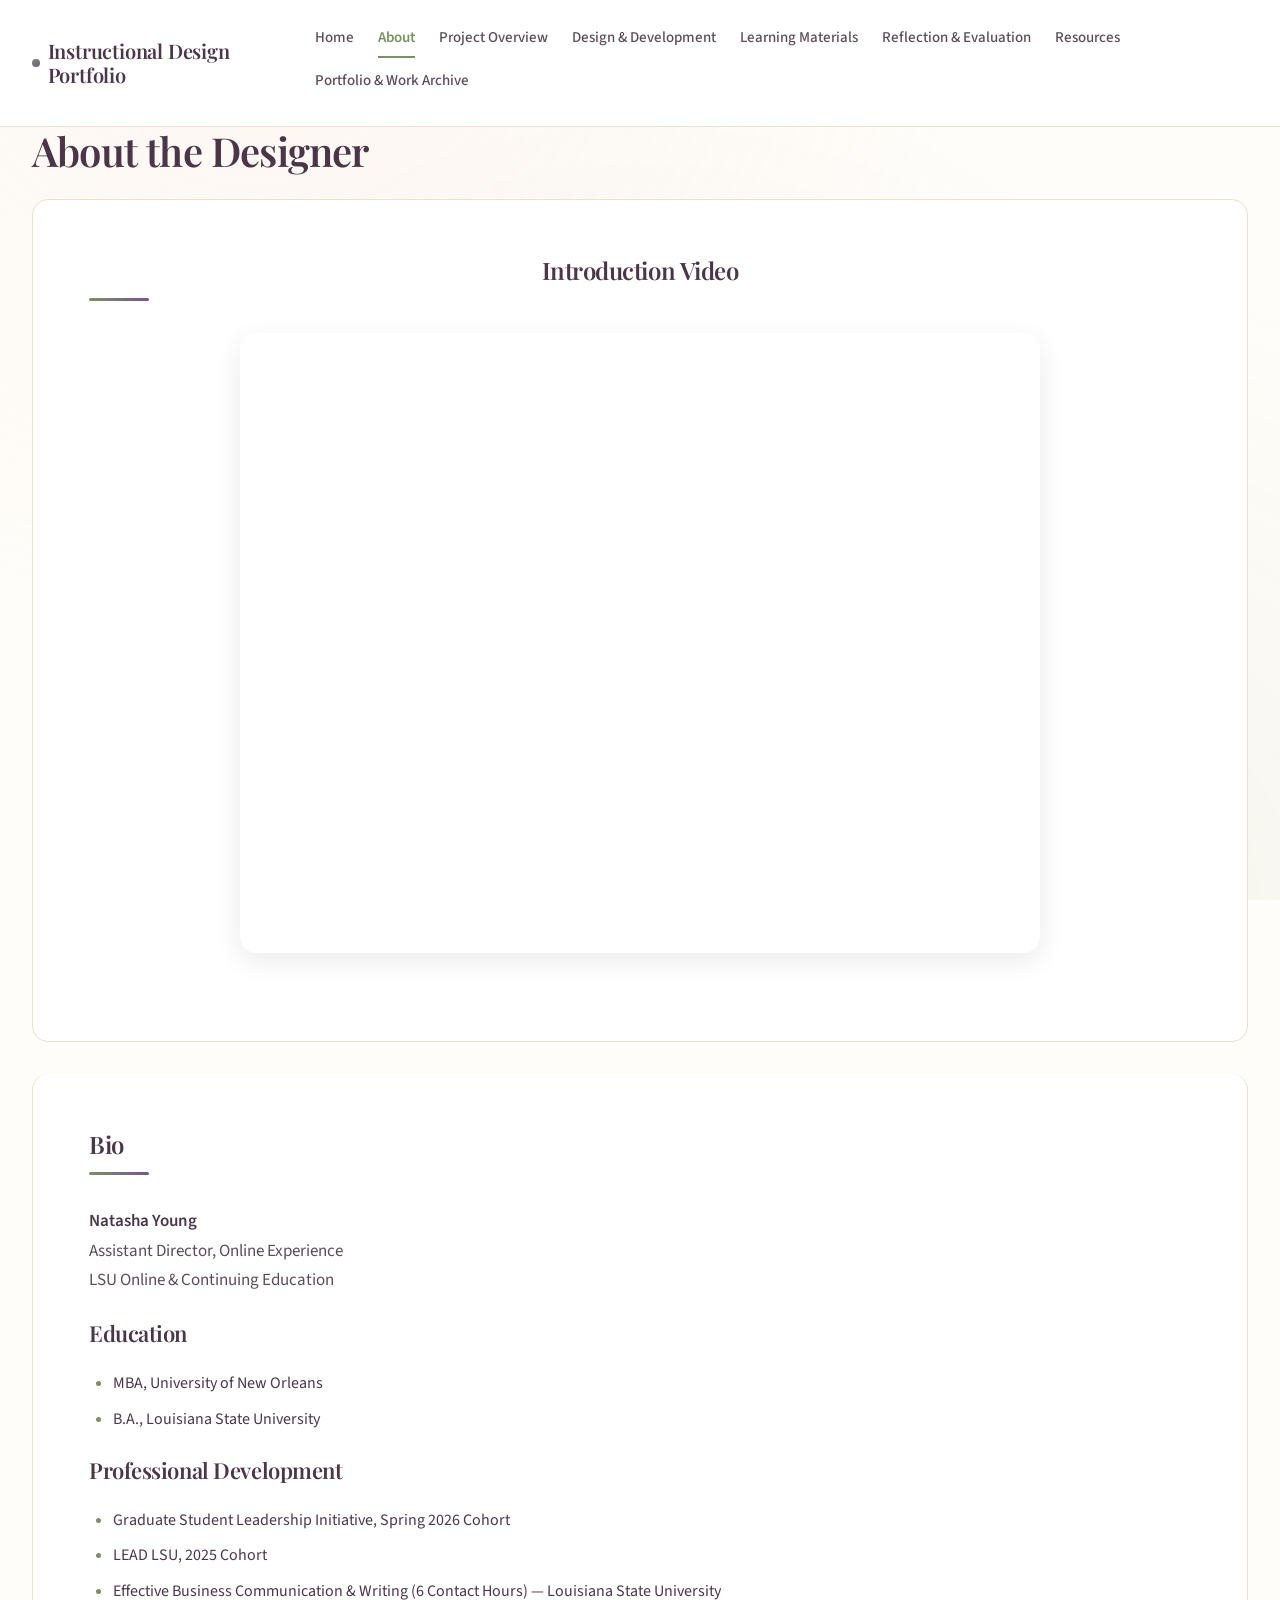
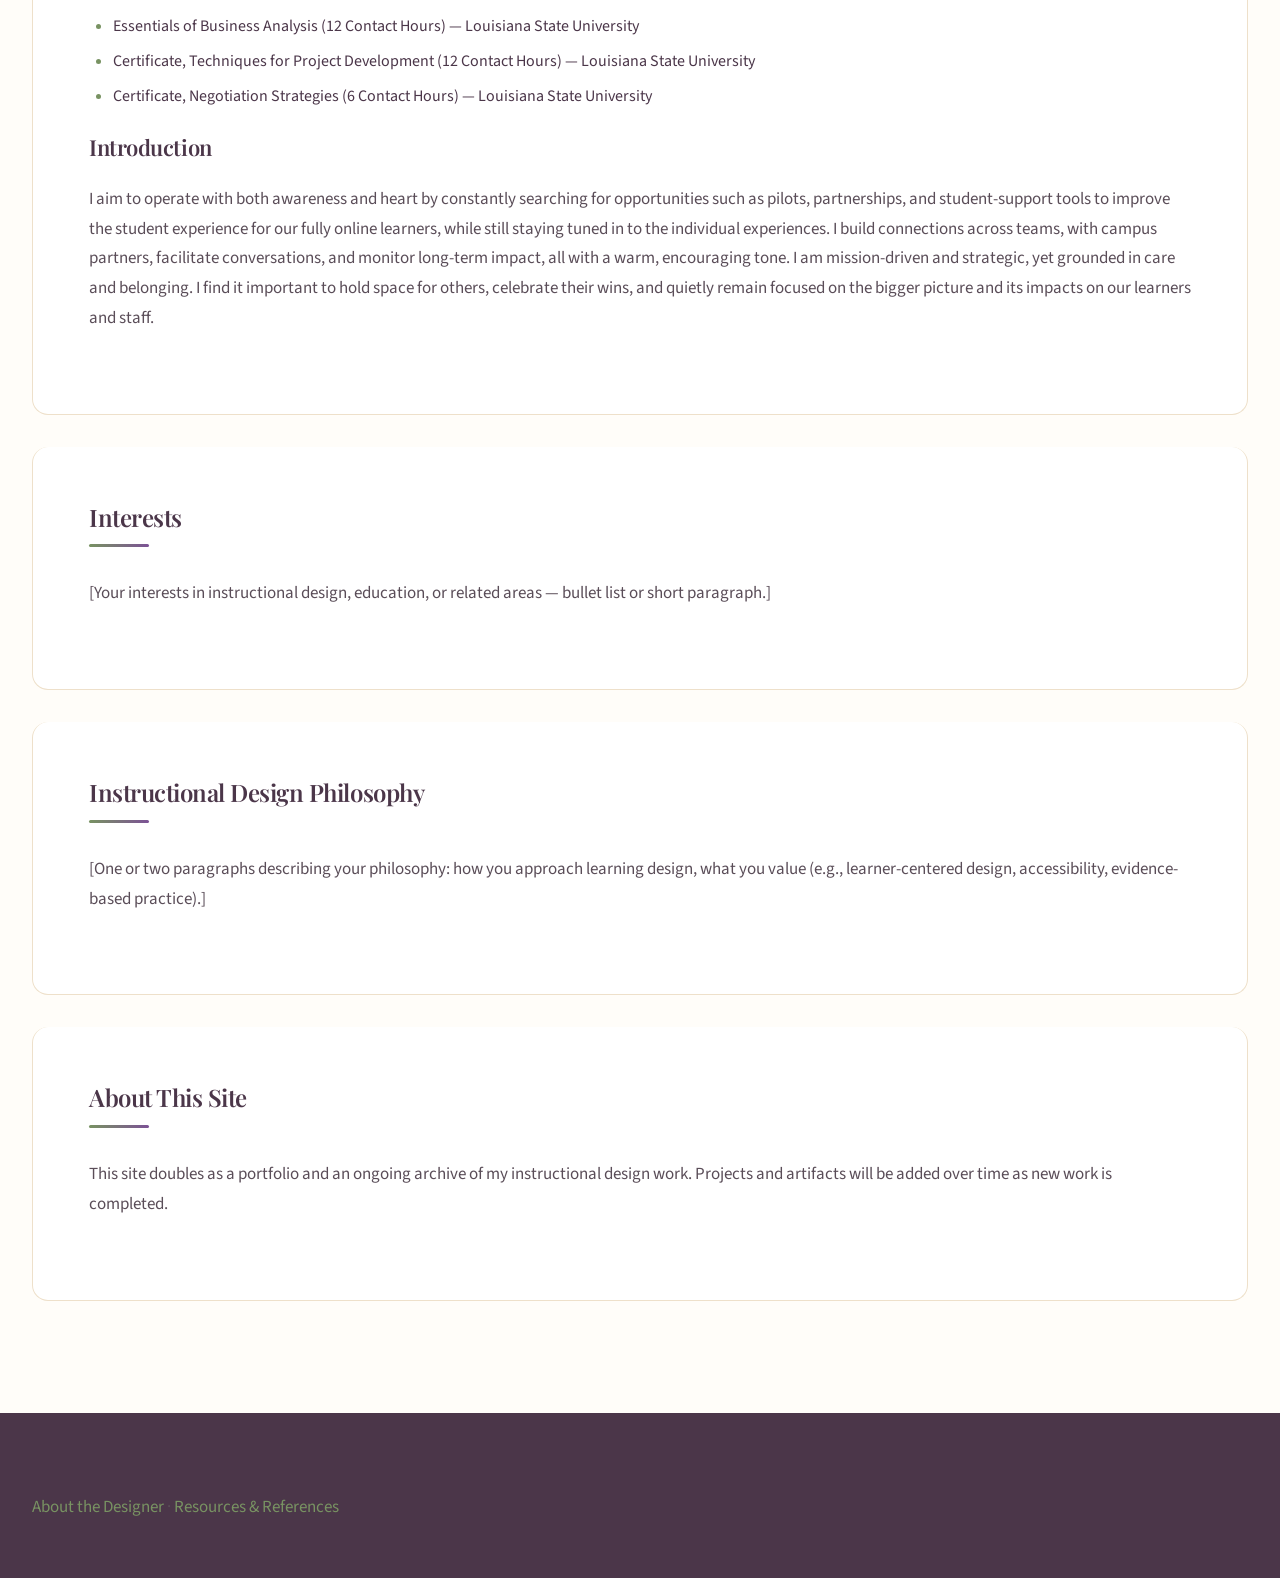
==== about.html @ 0259c606 "Add files via upload" ====
<!DOCTYPE html>
<html lang="en">
<head>
  <meta charset="UTF-8">
  <meta name="viewport" content="width=device-width, initial-scale=1.0">
  <title>About the Designer | Instructional Design Portfolio</title>
  <link rel="stylesheet" href="styles.css">
</head>
<body>
  <header class="site-header">
    <div class="container">
      <h1 class="site-title"><a href="index.html">Instructional Design Portfolio</a></h1>
      <nav aria-label="Main navigation">
        <ul>
          <li><a href="index.html">Home</a></li>
          <li><a href="about.html" class="current">About</a></li>
          <li><a href="project.html">Project Overview</a></li>
          <li><a href="design.html">Design &amp; Development</a></li>
          <li><a href="materials.html">Learning Materials</a></li>
          <li><a href="reflection.html">Reflection &amp; Evaluation</a></li>
          <li><a href="resources.html">Resources</a></li>
          <li><a href="portfolio.html">Portfolio &amp; Work Archive</a></li>
        </ul>
      </nav>
    </div>
  </header>

  <main>
    <h1>About the Designer</h1>

    <section class="video-section">
      <h2>Introduction Video</h2>
      <div class="video-container">
        <iframe width="560" height="315" src="https://www.youtube.com/embed/FK_R83vqUHw?si=XSEeUNwBSGPdakrf" title="YouTube video player" frameborder="0" allow="accelerometer; autoplay; clipboard-write; encrypted-media; gyroscope; picture-in-picture; web-share" referrerpolicy="strict-origin-when-cross-origin" allowfullscreen></iframe>
      </div>
    </section>

    <section>
      <h2>Bio</h2>
      <p><strong>Natasha Young</strong><br>
      Assistant Director, Online Experience<br>
      LSU Online &amp; Continuing Education</p>
      
      <h3>Education</h3>
      <ul>
        <li>MBA, University of New Orleans</li>
        <li>B.A., Louisiana State University</li>
      </ul>
      
      <h3>Professional Development</h3>
      <ul>
        <li>Graduate Student Leadership Initiative, Spring 2026 Cohort</li>
        <li>LEAD LSU, 2025 Cohort</li>
        <li>Effective Business Communication &amp; Writing (6 Contact Hours) — Louisiana State University</li>
        <li>Essentials of Business Analysis (12 Contact Hours) — Louisiana State University</li>
        <li>Certificate, Techniques for Project Development (12 Contact Hours) — Louisiana State University</li>
        <li>Certificate, Negotiation Strategies (6 Contact Hours) — Louisiana State University</li>
      </ul>
      
      <h3>Introduction</h3>
      <p>I aim to operate with both awareness and heart by constantly searching for opportunities such as pilots, partnerships, and student-support tools to improve the student experience for our fully online learners, while still staying tuned in to the individual experiences. I build connections across teams, with campus partners, facilitate conversations, and monitor long-term impact, all with a warm, encouraging tone. I am mission-driven and strategic, yet grounded in care and belonging. I find it important to hold space for others, celebrate their wins, and quietly remain focused on the bigger picture and its impacts on our learners and staff.</p>
    </section>

    <section>
      <h2>Interests</h2>
      <p>[Your interests in instructional design, education, or related areas — bullet list or short paragraph.]</p>
    </section>

    <section>
      <h2>Instructional Design Philosophy</h2>
      <p>[One or two paragraphs describing your philosophy: how you approach learning design, what you value (e.g., learner-centered design, accessibility, evidence-based practice).]</p>
    </section>

    <section>
      <h2>About This Site</h2>
      <p>This site doubles as a portfolio and an ongoing archive of my instructional design work. Projects and artifacts will be added over time as new work is completed.</p>
    </section>
  </main>

  <footer class="site-footer">
    <div class="container">
      <p><a href="about.html">About the Designer</a> · <a href="resources.html">Resources &amp; References</a></p>
    </div>
  </footer>
</body>
</html>
---- styles.css ----
/* ============================================
   Instructional Design Portfolio - Global Styles
   Warm, Inviting, EdTech-Inspired Theme
   Layout inspired by modern learning platforms
   ============================================ */

@import url("https://fonts.googleapis.com/css2?family=Playfair+Display:wght@400;500;600;700&family=Source+Sans+3:wght@300;400;500;600;700&display=swap");

/* --------------------------------------------
   Base reset
   -------------------------------------------- */
*,
*::before,
*::after {
  box-sizing: border-box;
}

html {
  scroll-behavior: smooth;
}

/* --------------------------------------------
   Color system - Warm Earth & Garden Palette
   Plum, Sage, Purple with warm neutrals
   -------------------------------------------- */
:root {
  /* Primary: Deep Plum */
  --color-plum: #4b3649;
  --color-plum-dark: #3a2a39;
  --color-plum-light: #6b5669;
  --color-plum-soft: #e8e0e6;
  --color-plum-pale: #f5f2f4;
  
  /* Secondary: Sage Green */
  --color-sage: #789262;
  --color-sage-dark: #5f7a4d;
  --color-sage-light: #96ab84;
  --color-sage-soft: #e8ede4;
  --color-sage-pale: #f4f7f2;
  
  /* Accent: Purple */
  --color-purple: #7c5295;
  --color-purple-dark: #634278;
  --color-purple-light: #9a74b0;
  --color-purple-soft: #ece4f1;
  --color-purple-pale: #f6f2f8;
  
  /* Warm Neutrals from Palette */
  --color-beige: #eee0ca;
  --color-blush: #efd5c9;
  --color-sand: #f1dfcc;
  --color-yellow: #fff9c4;
  --color-cream: #f6e8d4;
  
  /* Neutrals */
  --color-warm-white: #fffdf9;
  --color-taupe: #b8a99a;
  --color-warm-gray: #8a7d72;
  
  /* Deep text colors */
  --color-charcoal: #4b3649;
  --color-slate: #5a4d58;
  
  /* Backgrounds */
  --bg: var(--color-warm-white);
  --bg-subtle: var(--color-cream);
  --surface: #FFFFFF;
  --surface-warm: var(--color-beige);
  
  /* Text */
  --text: var(--color-charcoal);
  --text-muted: var(--color-slate);
  --text-light: var(--color-warm-gray);
  
  /* Primary Accent - Sage Green for links/buttons */
  --accent: var(--color-sage);
  --accent-hover: var(--color-sage-dark);
  --accent-soft: var(--color-sage-light);
  --accent-light: var(--color-sage-soft);
  
  /* Secondary warmth - Blush/Peach tones */
  --warm: var(--color-blush);
  --warm-dark: #e0c0b2;
  --warm-light: #f5e5de;
  --warm-soft: var(--color-sand);
  
  /* Tertiary accents */
  --color-accent-purple: var(--color-purple);
  --color-accent-yellow: var(--color-yellow);
  
  /* Borders */
  --border: var(--color-beige);
  --border-soft: var(--color-cream);
  
  /* Shadows - warm tinted */
  --shadow-sm: 0 1px 3px rgba(75, 54, 73, 0.06);
  --shadow-md: 0 4px 12px rgba(75, 54, 73, 0.08);
  --shadow-lg: 0 8px 24px rgba(75, 54, 73, 0.1);
  --shadow-xl: 0 16px 48px rgba(75, 54, 73, 0.12);
  --shadow-hover: 0 12px 32px rgba(120, 146, 98, 0.15);
  
  /* Typography */
  --font-heading: "Playfair Display", Georgia, serif;
  --font-body: "Source Sans 3", "Segoe UI", sans-serif;
  
  /* Spacing */
  --space-xs: 0.5rem;
  --space-sm: 1rem;
  --space-md: 1.5rem;
  --space-lg: 2rem;
  --space-xl: 2.5rem;
  --space-2xl: 3.5rem;
  --space-3xl: 5rem;
  --space-4xl: 7rem;
  
  /* Layout */
  --max-content: 65ch;
  --max-page: 1280px;
  --radius-sm: 8px;
  --radius-md: 12px;
  --radius-lg: 16px;
  --radius-xl: 24px;
}

/* --------------------------------------------
   Base Styles
   -------------------------------------------- */
body {
  margin: 0;
  padding: 0;
  font-family: var(--font-body);
  font-size: 1rem;
  line-height: 1.7;
  color: var(--text);
  background: var(--bg);
  -webkit-font-smoothing: antialiased;
  -moz-osx-font-smoothing: grayscale;
}

/* Subtle background pattern */
body::before {
  content: '';
  position: fixed;
  top: 0;
  left: 0;
  right: 0;
  bottom: 0;
  z-index: -1;
  background: 
    radial-gradient(ellipse at 20% 0%, rgba(239, 213, 201, 0.15) 0%, transparent 50%),
    radial-gradient(ellipse at 80% 100%, rgba(120, 146, 98, 0.08) 0%, transparent 50%),
    radial-gradient(ellipse at 50% 50%, rgba(124, 82, 149, 0.04) 0%, transparent 60%);
  pointer-events: none;
}

img {
  max-width: 100%;
  height: auto;
  display: block;
}

ul, ol {
  margin: 0 0 1.5rem 0;
  padding-left: 1.5rem;
}

ul li, ol li {
  margin-bottom: 0.5rem;
  line-height: 1.7;
}

strong {
  font-weight: 600;
  color: var(--text);
}

/* --------------------------------------------
   Typography
   -------------------------------------------- */
h1, h2, h3, h4 {
  margin: 0 0 var(--space-md) 0;
  font-family: var(--font-heading);
  font-weight: 600;
  line-height: 1.2;
  letter-spacing: -0.02em;
  color: var(--text);
}

h1 { font-size: 2.5rem; }
h2 { font-size: 1.75rem; }
h3 { font-size: 1.375rem; }
h4 { font-size: 1.125rem; }

p {
  margin: 0 0 var(--space-md) 0;
  color: var(--text-muted);
  font-size: 1.0625rem;
  line-height: 1.75;
}

a {
  color: var(--accent);
  text-decoration: none;
  transition: all 0.2s ease;
}

a:hover {
  color: var(--accent-hover);
}

/* --------------------------------------------
   Layout Container
   -------------------------------------------- */
.container {
  max-width: var(--max-page);
  margin: 0 auto;
  padding: 0 var(--space-lg);
}

main {
  min-height: 60vh;
}

/* --------------------------------------------
   Header / Navigation
   -------------------------------------------- */
.site-header {
  background: rgba(255, 255, 255, 0.95);
  backdrop-filter: blur(20px);
  -webkit-backdrop-filter: blur(20px);
  border-bottom: 1px solid var(--border);
  padding: var(--space-md) 0;
  position: sticky;
  top: 0;
  z-index: 100;
}

.site-header .container {
  display: flex;
  flex-direction: column;
  gap: var(--space-sm);
}

.site-title {
  margin: 0;
  font-family: var(--font-heading);
  font-size: 1.25rem;
  font-weight: 600;
  letter-spacing: -0.01em;
}

.site-title a {
  color: var(--text);
  display: inline-flex;
  align-items: center;
  gap: 0.5rem;
}

.site-title a::before {
  content: '';
  width: 8px;
  height: 8px;
  background: linear-gradient(135deg, var(--color-sage), var(--color-purple));
  border-radius: 50%;
}

.site-title a:hover {
  color: var(--accent);
}

nav ul {
  list-style: none;
  margin: 0;
  padding: 0;
  display: flex;
  flex-wrap: wrap;
  gap: var(--space-xs) var(--space-md);
}

nav a {
  color: var(--text-muted);
  font-size: 0.9375rem;
  font-weight: 500;
  padding: var(--space-xs) 0;
  border-bottom: 2px solid transparent;
  transition: all 0.2s ease;
}

nav a:hover {
  color: var(--text);
  border-bottom-color: var(--color-sage);
}

nav a.current {
  color: var(--accent);
  border-bottom-color: var(--accent);
  font-weight: 600;
}

@media (min-width: 768px) {
  .site-header .container {
    flex-direction: row;
    align-items: center;
    justify-content: space-between;
  }
}

/* --------------------------------------------
   Hero Banner
   -------------------------------------------- */
.hero-banner {
  display: grid;
  grid-template-columns: 1fr;
  gap: var(--space-2xl);
  padding: var(--space-3xl) var(--space-lg);
  max-width: var(--max-page);
  margin: 0 auto;
  align-items: center;
}

.hero-content {
  max-width: 600px;
}

.hero-label {
  display: inline-block;
  font-size: 0.8125rem;
  font-weight: 600;
  text-transform: uppercase;
  letter-spacing: 0.1em;
  color: var(--color-sage-dark);
  margin-bottom: var(--space-sm);
  padding: var(--space-xs) var(--space-sm);
  background: var(--color-sage-soft);
  border-radius: var(--radius-sm);
}

.hero-title {
  font-size: 2.5rem;
  font-weight: 700;
  line-height: 1.15;
  letter-spacing: -0.03em;
  margin-bottom: var(--space-md);
  color: var(--text);
}

.hero-description {
  font-size: 1.125rem;
  line-height: 1.7;
  color: var(--text-muted);
  margin-bottom: var(--space-xl);
  max-width: 50ch;
}

.hero-actions {
  display: flex;
  flex-wrap: wrap;
  gap: var(--space-sm);
}

.hero-image {
  position: relative;
  border-radius: var(--radius-xl);
  overflow: hidden;
  box-shadow: var(--shadow-xl);
}

.hero-image::after {
  content: '';
  position: absolute;
  inset: 0;
  background: linear-gradient(135deg, rgba(124, 82, 149, 0.1) 0%, transparent 60%);
  pointer-events: none;
}

.hero-image img {
  width: 100%;
  height: 100%;
  object-fit: cover;
  aspect-ratio: 4 / 3;
}

@media (min-width: 900px) {
  .hero-banner {
    grid-template-columns: 1fr 1fr;
    padding: var(--space-4xl) var(--space-lg);
  }
  
  .hero-title {
    font-size: 3.25rem;
  }
  
  .hero-image img {
    aspect-ratio: 1 / 1;
  }
}

@media (min-width: 1100px) {
  .hero-title {
    font-size: 3.5rem;
  }
}

/* --------------------------------------------
   Buttons
   -------------------------------------------- */
.btn {
  display: inline-flex;
  align-items: center;
  justify-content: center;
  padding: 0.875rem 1.75rem;
  font-family: var(--font-body);
  font-size: 0.9375rem;
  font-weight: 600;
  text-decoration: none;
  border-radius: var(--radius-md);
  transition: all 0.25s ease;
  cursor: pointer;
  border: none;
}

.btn-primary {
  background: var(--accent);
  color: white;
  box-shadow: 0 4px 14px rgba(120, 146, 98, 0.3);
}

.btn-primary:hover {
  background: var(--accent-hover);
  color: white;
  transform: translateY(-2px);
  box-shadow: 0 6px 20px rgba(120, 146, 98, 0.4);
}

.btn-secondary {
  background: transparent;
  color: var(--text);
  border: 2px solid var(--color-purple-light);
}

.btn-secondary:hover {
  background: var(--color-purple-soft);
  border-color: var(--color-purple);
  color: var(--text);
}

/* --------------------------------------------
   Topics Navigation
   -------------------------------------------- */
.topics-nav {
  padding: var(--space-xl) var(--space-lg);
  max-width: var(--max-page);
  margin: 0 auto;
  border-top: 1px solid var(--border);
  border-bottom: 1px solid var(--border);
  background: var(--surface);
}

.section-label {
  font-family: var(--font-body);
  font-size: 0.8125rem;
  font-weight: 600;
  text-transform: uppercase;
  letter-spacing: 0.1em;
  color: var(--text-light);
  margin-bottom: var(--space-md);
}

.topics-list {
  display: flex;
  flex-wrap: wrap;
  gap: var(--space-sm);
}

.topic-tag {
  display: inline-block;
  padding: 0.5rem 1rem;
  font-size: 0.875rem;
  font-weight: 500;
  color: var(--text-muted);
  background: var(--bg-subtle);
  border: 1px solid var(--border);
  border-radius: 100px;
  transition: all 0.2s ease;
}

.topic-tag:hover {
  background: var(--color-sage-soft);
  border-color: var(--color-sage-light);
  color: var(--color-plum);
}

/* --------------------------------------------
   Featured Section
   -------------------------------------------- */
.featured-section {
  padding: var(--space-3xl) var(--space-lg);
  max-width: var(--max-page);
  margin: 0 auto;
}

.section-title {
  font-size: 2rem;
  margin-bottom: var(--space-sm);
}

.section-intro {
  font-size: 1.125rem;
  color: var(--text-muted);
  max-width: 60ch;
  margin-bottom: var(--space-2xl);
}

/* --------------------------------------------
   Featured Cards Grid
   -------------------------------------------- */
.featured-grid {
  display: grid;
  grid-template-columns: 1fr;
  gap: var(--space-lg);
}

@media (min-width: 640px) {
  .featured-grid {
    grid-template-columns: repeat(2, 1fr);
  }
}

@media (min-width: 900px) {
  .featured-grid {
    grid-template-columns: repeat(3, 1fr);
  }
  
  .feature-card--large {
    grid-column: span 2;
    grid-row: span 2;
  }
}

@media (min-width: 1100px) {
  .featured-grid {
    gap: var(--space-xl);
  }
}

/* --------------------------------------------
   Feature Card Component
   -------------------------------------------- */
.feature-card {
  background: var(--surface);
  border-radius: var(--radius-lg);
  overflow: hidden;
  border: 1px solid var(--border);
  transition: all 0.3s ease;
  display: flex;
  flex-direction: column;
}

.feature-card:hover {
  transform: translateY(-6px);
  box-shadow: var(--shadow-hover);
  border-color: var(--color-sage-light);
}

.feature-card__link {
  display: flex;
  flex-direction: column;
  height: 100%;
  color: inherit;
  text-decoration: none;
}

.feature-card__image {
  position: relative;
  overflow: hidden;
  background: var(--bg-subtle);
}

.feature-card__image img {
  width: 100%;
  aspect-ratio: 16 / 10;
  object-fit: cover;
  transition: transform 0.4s ease;
}

.feature-card:hover .feature-card__image img {
  transform: scale(1.05);
}

.feature-card__image::after {
  content: '';
  position: absolute;
  inset: 0;
  background: linear-gradient(180deg, transparent 60%, rgba(61, 54, 48, 0.05) 100%);
  pointer-events: none;
}

.feature-card__content {
  padding: var(--space-md);
  display: flex;
  flex-direction: column;
  flex-grow: 1;
}

.feature-card__category {
  display: inline-block;
  font-size: 0.75rem;
  font-weight: 600;
  text-transform: uppercase;
  letter-spacing: 0.08em;
  color: var(--color-purple);
  margin-bottom: var(--space-xs);
}

.feature-card__title {
  font-family: var(--font-heading);
  font-size: 1.25rem;
  font-weight: 600;
  line-height: 1.3;
  margin-bottom: var(--space-sm);
  color: var(--text);
  transition: color 0.2s ease;
}

.feature-card:hover .feature-card__title {
  color: var(--accent);
}

.feature-card__excerpt {
  font-size: 0.9375rem;
  line-height: 1.6;
  color: var(--text-muted);
  margin-bottom: var(--space-sm);
  flex-grow: 1;
}

.feature-card__meta {
  font-size: 0.8125rem;
  font-weight: 500;
  color: var(--text-light);
  padding-top: var(--space-sm);
  border-top: 1px solid var(--border-soft);
  margin-top: auto;
}

/* Large Feature Card */
.feature-card--large .feature-card__image img {
  aspect-ratio: 16 / 9;
}

.feature-card--large .feature-card__content {
  padding: var(--space-lg);
}

.feature-card--large .feature-card__title {
  font-size: 1.5rem;
}

.feature-card--large .feature-card__excerpt {
  font-size: 1rem;
}

@media (min-width: 900px) {
  .feature-card--large .feature-card__link {
    display: grid;
    grid-template-columns: 1fr;
    grid-template-rows: 1fr auto;
  }
  
  .feature-card--large .feature-card__image {
    grid-row: 1;
  }
  
  .feature-card--large .feature-card__image img {
    aspect-ratio: auto;
    height: 100%;
    min-height: 280px;
  }
  
  .feature-card--large .feature-card__title {
    font-size: 1.75rem;
  }
}

/* --------------------------------------------
   CTA Section
   -------------------------------------------- */
.cta-section {
  display: grid;
  grid-template-columns: 1fr;
  gap: var(--space-2xl);
  padding: var(--space-3xl) var(--space-lg);
  max-width: var(--max-page);
  margin: 0 auto;
  align-items: center;
  background: linear-gradient(135deg, var(--color-blush) 0%, var(--color-yellow) 50%, var(--color-sage-soft) 100%);
  border-radius: var(--radius-xl);
  margin-left: var(--space-lg);
  margin-right: var(--space-lg);
  margin-bottom: var(--space-3xl);
}

.cta-content h2 {
  font-size: 2rem;
  margin-bottom: var(--space-sm);
}

.cta-content p {
  font-size: 1.125rem;
  margin-bottom: var(--space-lg);
  max-width: 45ch;
}

.cta-image {
  border-radius: var(--radius-lg);
  overflow: hidden;
  box-shadow: var(--shadow-lg);
}

.cta-image img {
  width: 100%;
  aspect-ratio: 16 / 10;
  object-fit: cover;
}

@media (min-width: 768px) {
  .cta-section {
    grid-template-columns: 1fr 1fr;
    padding: var(--space-3xl);
  }
  
  .cta-content h2 {
    font-size: 2.25rem;
  }
}

/* --------------------------------------------
   Footer
   -------------------------------------------- */
.site-footer {
  background: var(--color-plum);
  color: var(--color-beige);
  padding: var(--space-3xl) 0 var(--space-lg);
}

.footer-content {
  display: grid;
  grid-template-columns: 1fr;
  gap: var(--space-2xl);
  margin-bottom: var(--space-2xl);
}

.footer-brand h3 {
  font-family: var(--font-heading);
  font-size: 1.25rem;
  color: white;
  margin-bottom: var(--space-sm);
}

.footer-brand p {
  color: var(--color-taupe);
  font-size: 0.9375rem;
  max-width: 30ch;
}

.footer-links h4,
.footer-contact h4 {
  font-family: var(--font-body);
  font-size: 0.875rem;
  font-weight: 600;
  text-transform: uppercase;
  letter-spacing: 0.1em;
  color: var(--color-taupe);
  margin-bottom: var(--space-md);
}

.footer-links ul {
  list-style: none;
  padding: 0;
  margin: 0;
}

.footer-links li {
  margin-bottom: var(--space-xs);
}

.footer-links a {
  color: var(--color-sand);
  font-size: 0.9375rem;
  transition: color 0.2s ease;
}

.footer-links a:hover {
  color: white;
}

.footer-contact p {
  color: var(--color-taupe);
  font-size: 0.9375rem;
  margin-bottom: var(--space-md);
}

.footer-cta {
  display: inline-block;
  padding: 0.625rem 1.25rem;
  background: var(--accent);
  color: white;
  font-size: 0.875rem;
  font-weight: 600;
  border-radius: var(--radius-sm);
  transition: all 0.2s ease;
}

.footer-cta:hover {
  background: var(--accent-hover);
  color: white;
}

.footer-bottom {
  padding-top: var(--space-lg);
  border-top: 1px solid rgba(255, 255, 255, 0.1);
}

.footer-bottom p {
  font-size: 0.875rem;
  color: var(--color-warm-gray);
  margin: 0;
}

@media (min-width: 768px) {
  .footer-content {
    grid-template-columns: 2fr 1fr 1.5fr;
  }
}

/* --------------------------------------------
   Legacy Page Styles (for other pages)
   -------------------------------------------- */
.page-hero {
  padding: var(--space-3xl) var(--space-lg);
  background: linear-gradient(135deg, var(--color-sage-soft) 0%, var(--color-yellow) 50%, var(--color-purple-soft) 100%);
  border-radius: 0 0 var(--radius-xl) var(--radius-xl);
  margin-bottom: var(--space-2xl);
}

.page-hero h1 {
  font-size: 2.5rem;
  margin-bottom: var(--space-md);
}

.page-hero p {
  font-size: 1.125rem;
  max-width: 55ch;
  color: var(--text-muted);
}

@media (min-width: 768px) {
  .page-hero {
    padding: var(--space-4xl) var(--space-2xl);
  }
  
  .page-hero h1 {
    font-size: 3rem;
  }
}

/* Page main content wrapper */
main:not(:has(.hero-banner)) {
  max-width: var(--max-page);
  margin: 0 auto;
  padding: 0 var(--space-lg) var(--space-3xl);
}

main:not(:has(.hero-banner)) section {
  padding: var(--space-2xl);
  background: var(--surface);
  border-radius: var(--radius-lg);
  margin-bottom: var(--space-lg);
  border: 1px solid var(--border);
}

main:not(:has(.hero-banner)) section + section {
  margin-top: 0;
  padding-top: var(--space-2xl);
  border-top: none;
}

/* Section titles for inner pages */
main:not(:has(.hero-banner)) h2 {
  font-size: 1.5rem;
  margin-top: 0;
  margin-bottom: var(--space-lg);
  padding-bottom: var(--space-sm);
  position: relative;
}

main:not(:has(.hero-banner)) h2::after {
  content: '';
  position: absolute;
  bottom: 0;
  left: 0;
  width: 60px;
  height: 3px;
  background: linear-gradient(90deg, var(--color-sage), var(--color-purple));
  border-radius: 2px;
}

/* --------------------------------------------
   Cards for portfolio/materials pages
   -------------------------------------------- */
.card {
  background: var(--surface);
  border: 1px solid var(--border);
  border-radius: var(--radius-lg);
  padding: var(--space-lg);
  margin-bottom: var(--space-md);
  transition: all 0.3s ease;
}

.card:hover {
  transform: translateY(-4px);
  box-shadow: var(--shadow-lg);
  border-color: var(--color-sage-light);
}

.card h3 {
  margin-top: 0;
  margin-bottom: var(--space-sm);
  font-size: 1.25rem;
}

.card p {
  margin-bottom: var(--space-sm);
  color: var(--text-muted);
}

.card-grid {
  display: grid;
  grid-template-columns: repeat(auto-fill, minmax(300px, 1fr));
  gap: var(--space-lg);
}

/* Tags */
.tag {
  display: inline-block;
  background: var(--color-yellow);
  color: var(--color-plum);
  font-size: 0.75rem;
  font-weight: 600;
  padding: 0.375rem 0.75rem;
  border-radius: 100px;
  margin-right: var(--space-xs);
  margin-bottom: var(--space-xs);
  border: 1px solid var(--color-beige);
}

.tags {
  margin: var(--space-sm) 0;
}

/* --------------------------------------------
   Utility Classes
   -------------------------------------------- */
::selection {
  background: var(--color-sage-light);
  color: var(--text);
}

:focus-visible {
  outline: 2px solid var(--color-purple);
  outline-offset: 3px;
}

/* List marker colors */
ul li::marker {
  color: var(--color-sage);
}

/* Strong text in lists */
ul li strong,
ol li strong {
  color: var(--color-plum);
}

/* --------------------------------------------
   Video Container (Responsive YouTube Embeds)
   -------------------------------------------- */
.video-section {
  text-align: center;
}

.video-container {
  position: relative;
  width: 100%;
  max-width: 800px;
  margin: 0 auto var(--space-lg);
  padding-bottom: 56.25%;
  height: 0;
  overflow: hidden;
  border-radius: var(--radius-lg);
  box-shadow: var(--shadow-lg);
}

.video-container iframe {
  position: absolute;
  top: 0;
  left: 0;
  width: 100%;
  height: 100%;
  border: none;
}

/* Print */
@media print {
  body::before,
  .site-header {
    display: none;
  }
  
  .feature-card,
  .card {
    break-inside: avoid;
  }
}
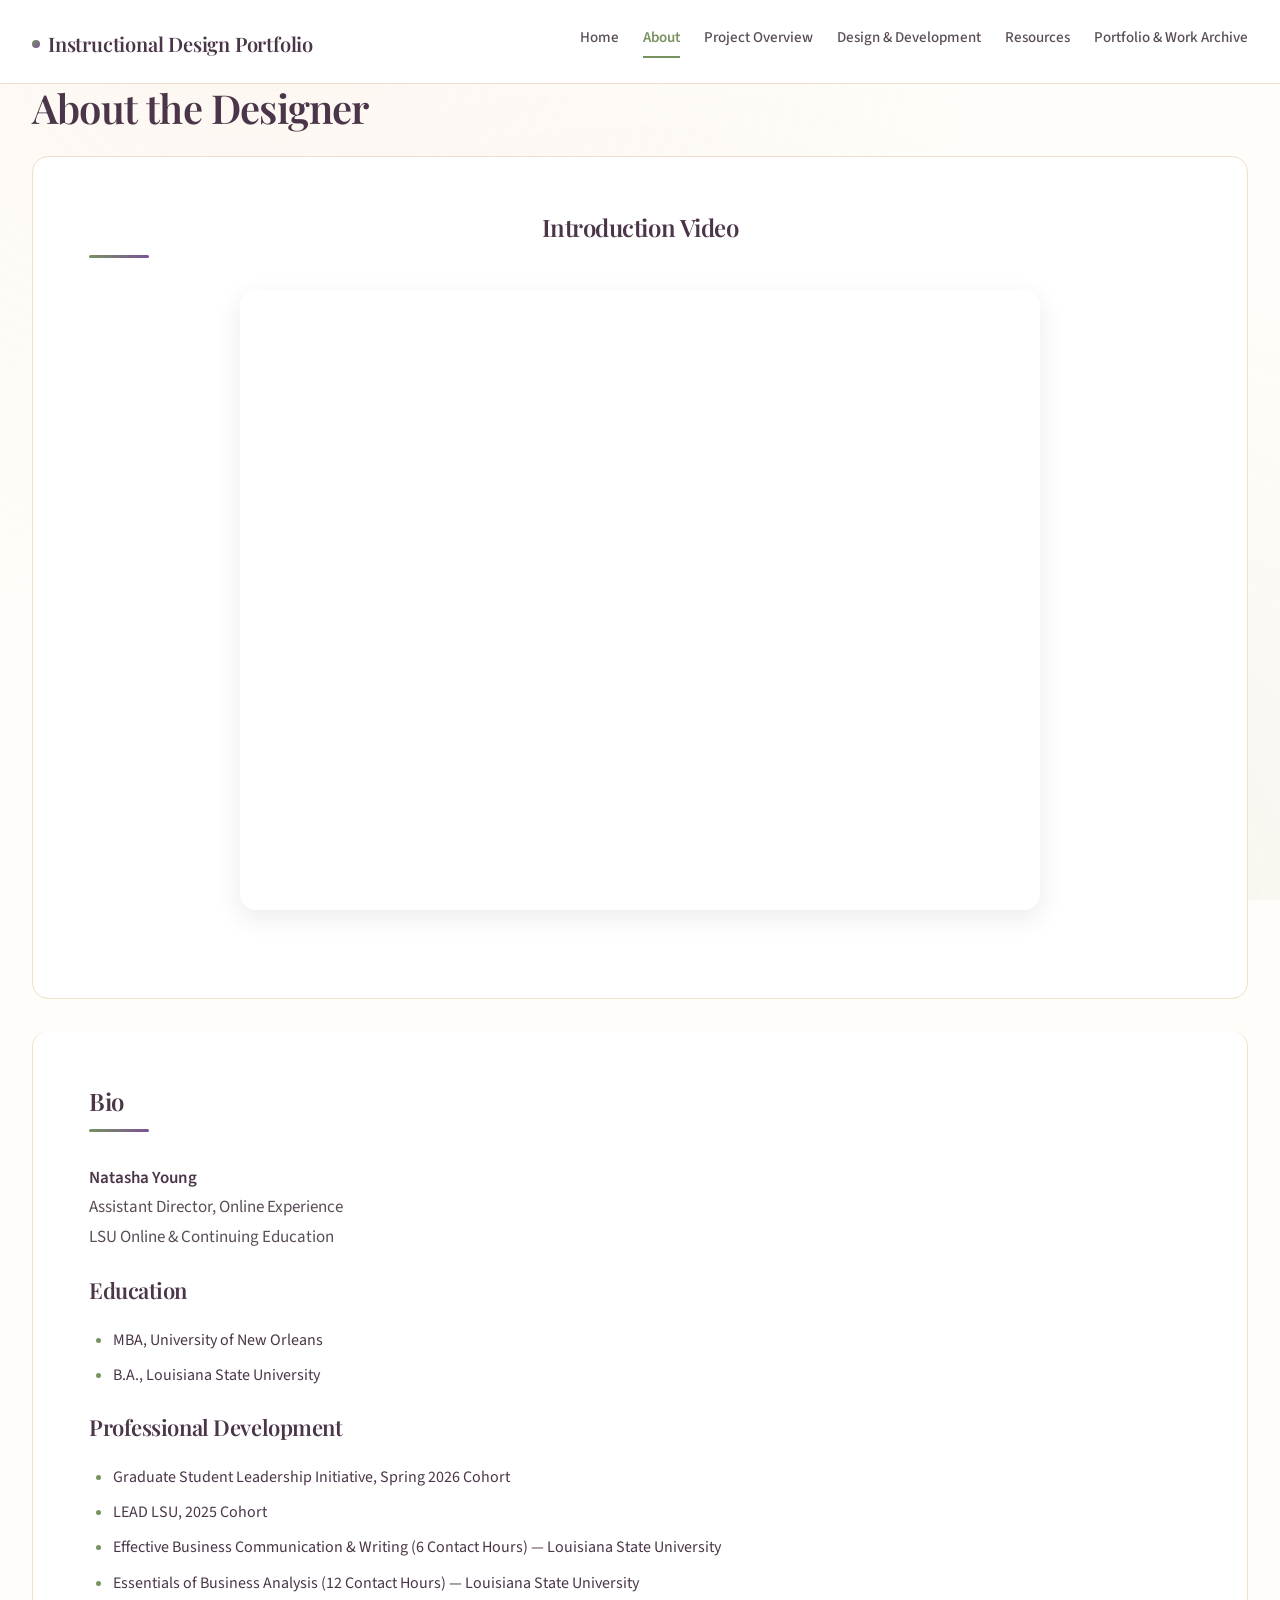
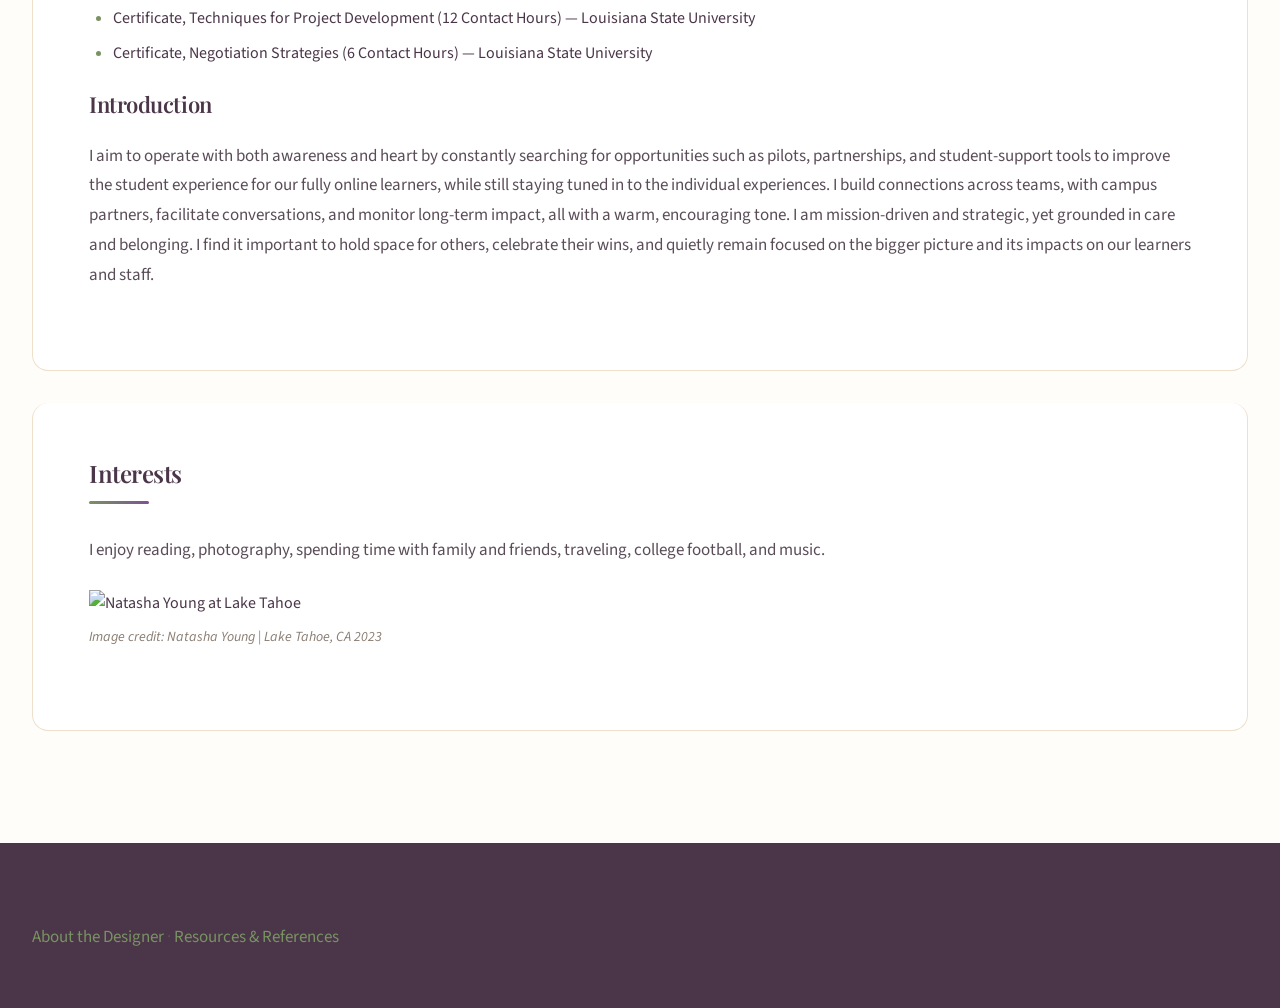
==== commit 98a39b49: "Add files via upload" ====
--- a/about.html
+++ b/about.html
@@ -16,10 +16,10 @@
           <li><a href="about.html" class="current">About</a></li>
           <li><a href="project.html">Project Overview</a></li>
           <li><a href="design.html">Design &amp; Development</a></li>
-          <li><a href="materials.html">Learning Materials</a></li>
-          <li><a href="reflection.html">Reflection &amp; Evaluation</a></li>
           <li><a href="resources.html">Resources</a></li>
           <li><a href="portfolio.html">Portfolio &amp; Work Archive</a></li>
+          <!-- <li><a href="materials.html">Learning Materials</a></li> -->
+          <!-- <li><a href="reflection.html">Reflection &amp; Evaluation</a></li> -->
         </ul>
       </nav>
     </div>
@@ -63,18 +63,24 @@
 
     <section>
       <h2>Interests</h2>
-      <p>[Your interests in instructional design, education, or related areas — bullet list or short paragraph.]</p>
+      <p>I enjoy reading, photography, spending time with family and friends, traveling, college football, and music.</p>
+      <img src="Natasha- Interests-EdTech Website.png" alt="Natasha Young at Lake Tahoe" style="max-width: 500px; height: auto; margin-top: 1rem;" />
+      <p style="font-size: 0.875rem; color: var(--text-light); margin-top: 0.5rem;"><em>Image credit: Natasha Young | Lake Tahoe, CA 2023</em></p>
     </section>
 
+    <!-- Instructional Design Philosophy card hidden temporarily
     <section>
       <h2>Instructional Design Philosophy</h2>
       <p>[One or two paragraphs describing your philosophy: how you approach learning design, what you value (e.g., learner-centered design, accessibility, evidence-based practice).]</p>
     </section>
+    -->
 
+    <!-- About This Site card hidden temporarily
     <section>
       <h2>About This Site</h2>
       <p>This site doubles as a portfolio and an ongoing archive of my instructional design work. Projects and artifacts will be added over time as new work is completed.</p>
     </section>
+    -->
   </main>
 
   <footer class="site-footer">
--- a/styles.css
+++ b/styles.css
@@ -583,6 +583,10 @@
   transition: transform 0.4s ease;
 }
 
+.feature-card__image img[src*="Natasha"] {
+  object-position: top center;
+}
+
 .feature-card:hover .feature-card__image img {
   transform: scale(1.05);
 }
@@ -1010,6 +1014,42 @@
   border: none;
 }
 
+.video-container-card {
+  position: relative;
+  width: 100%;
+  padding-bottom: 56.25%;
+  height: 0;
+  overflow: hidden;
+  border-radius: var(--radius-md);
+  margin-bottom: var(--space-md);
+}
+
+.video-container-card iframe {
+  position: absolute;
+  top: 0;
+  left: 0;
+  width: 100%;
+  height: 100%;
+  border: none;
+}
+
+/* Interactive Quiz */
+.quiz-container {
+  max-width: 100%;
+  margin: var(--space-md) 0;
+  border-radius: var(--radius-md);
+  overflow: hidden;
+  box-shadow: var(--shadow-md);
+  background: var(--surface);
+}
+
+.quiz-container iframe {
+  width: 100%;
+  min-height: 250px;
+  border: none;
+  display: block;
+}
+
 /* Print */
 @media print {
   body::before,
@@ -1022,5 +1062,3 @@
     break-inside: avoid;
   }
 }
-
-
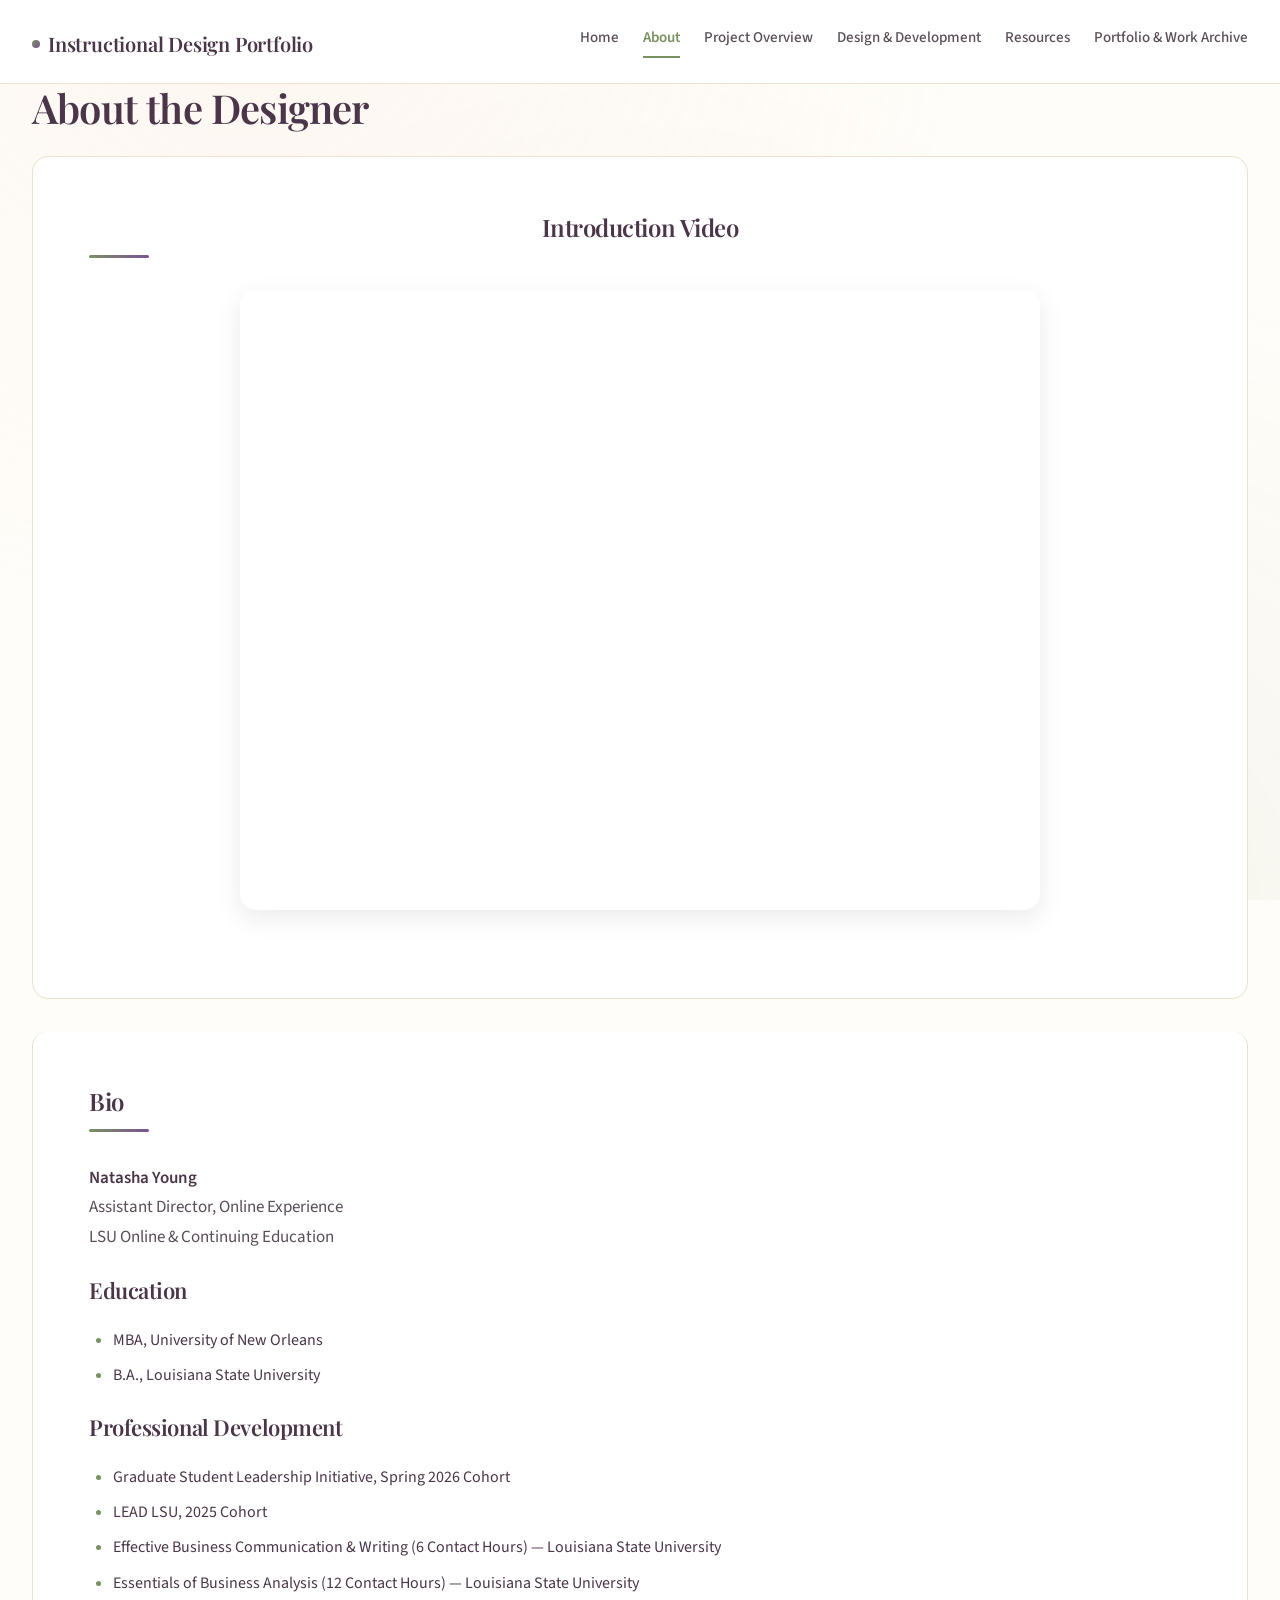
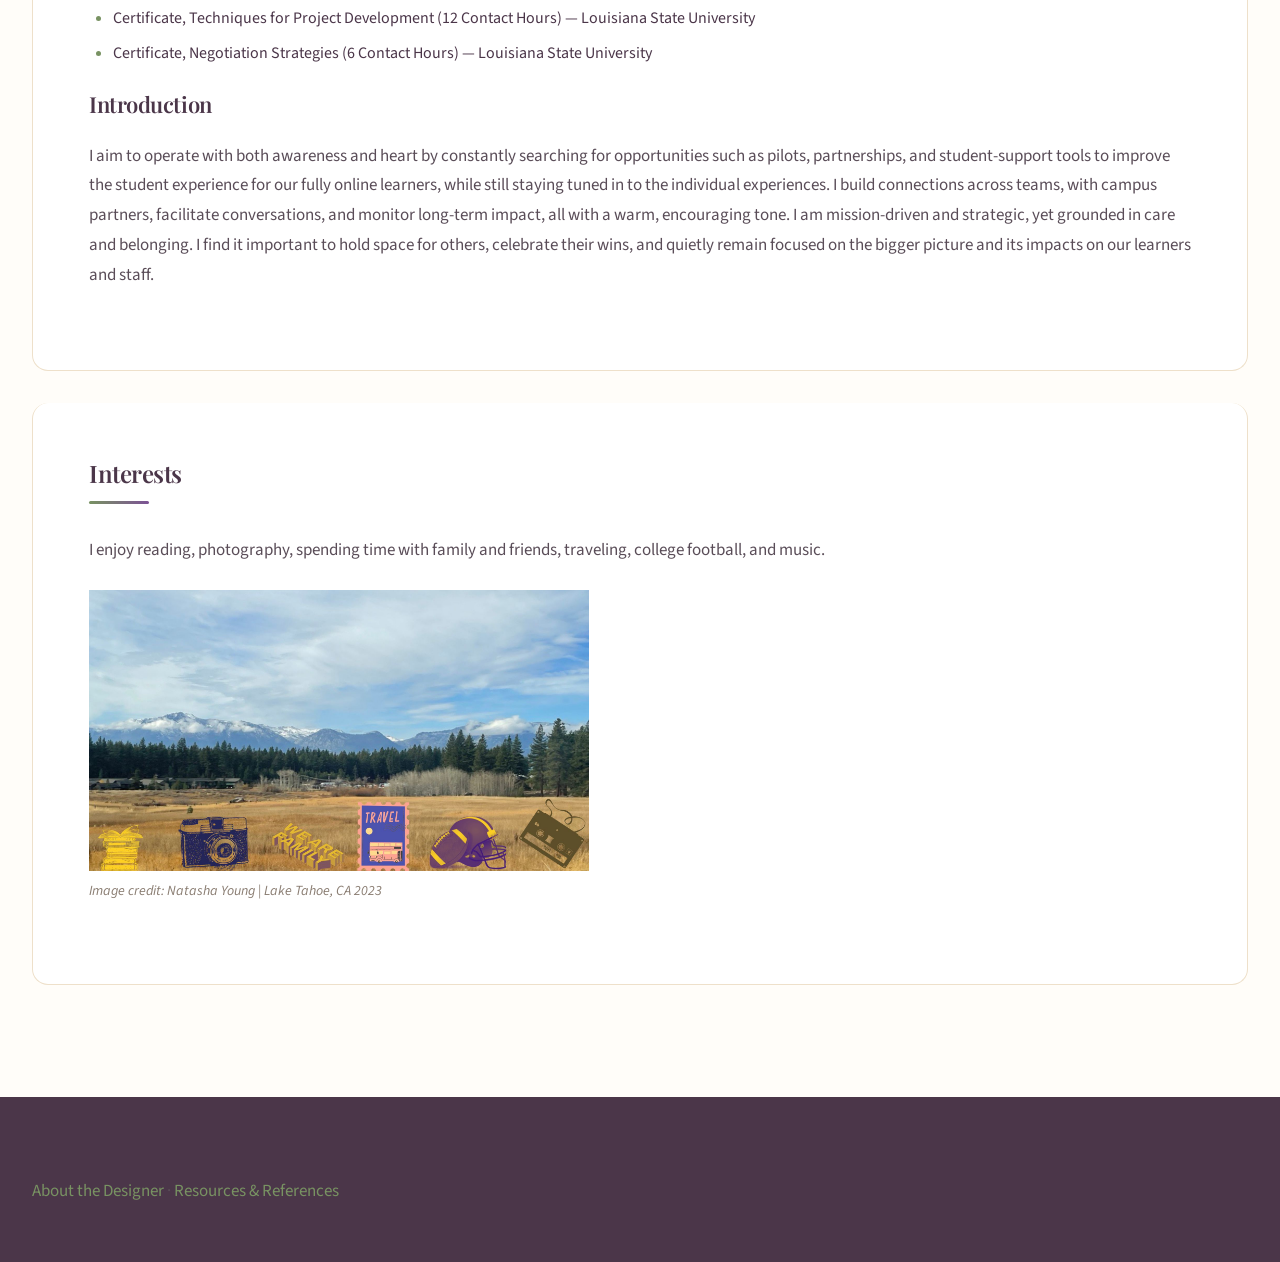
==== commit eaa91eb2: "Add files via upload" ====
--- a/about.html
+++ b/about.html
@@ -64,7 +64,7 @@
     <section>
       <h2>Interests</h2>
       <p>I enjoy reading, photography, spending time with family and friends, traveling, college football, and music.</p>
-      <img src="Natasha- Interests-EdTech Website.png" alt="Natasha Young at Lake Tahoe" style="max-width: 500px; height: auto; margin-top: 1rem;" />
+      <img src="Natasha's Interest-EdTech Website.jpg" alt="Natasha Young at Lake Tahoe" style="max-width: 500px; height: auto; margin-top: 1rem;" />
       <p style="font-size: 0.875rem; color: var(--text-light); margin-top: 0.5rem;"><em>Image credit: Natasha Young | Lake Tahoe, CA 2023</em></p>
     </section>
 
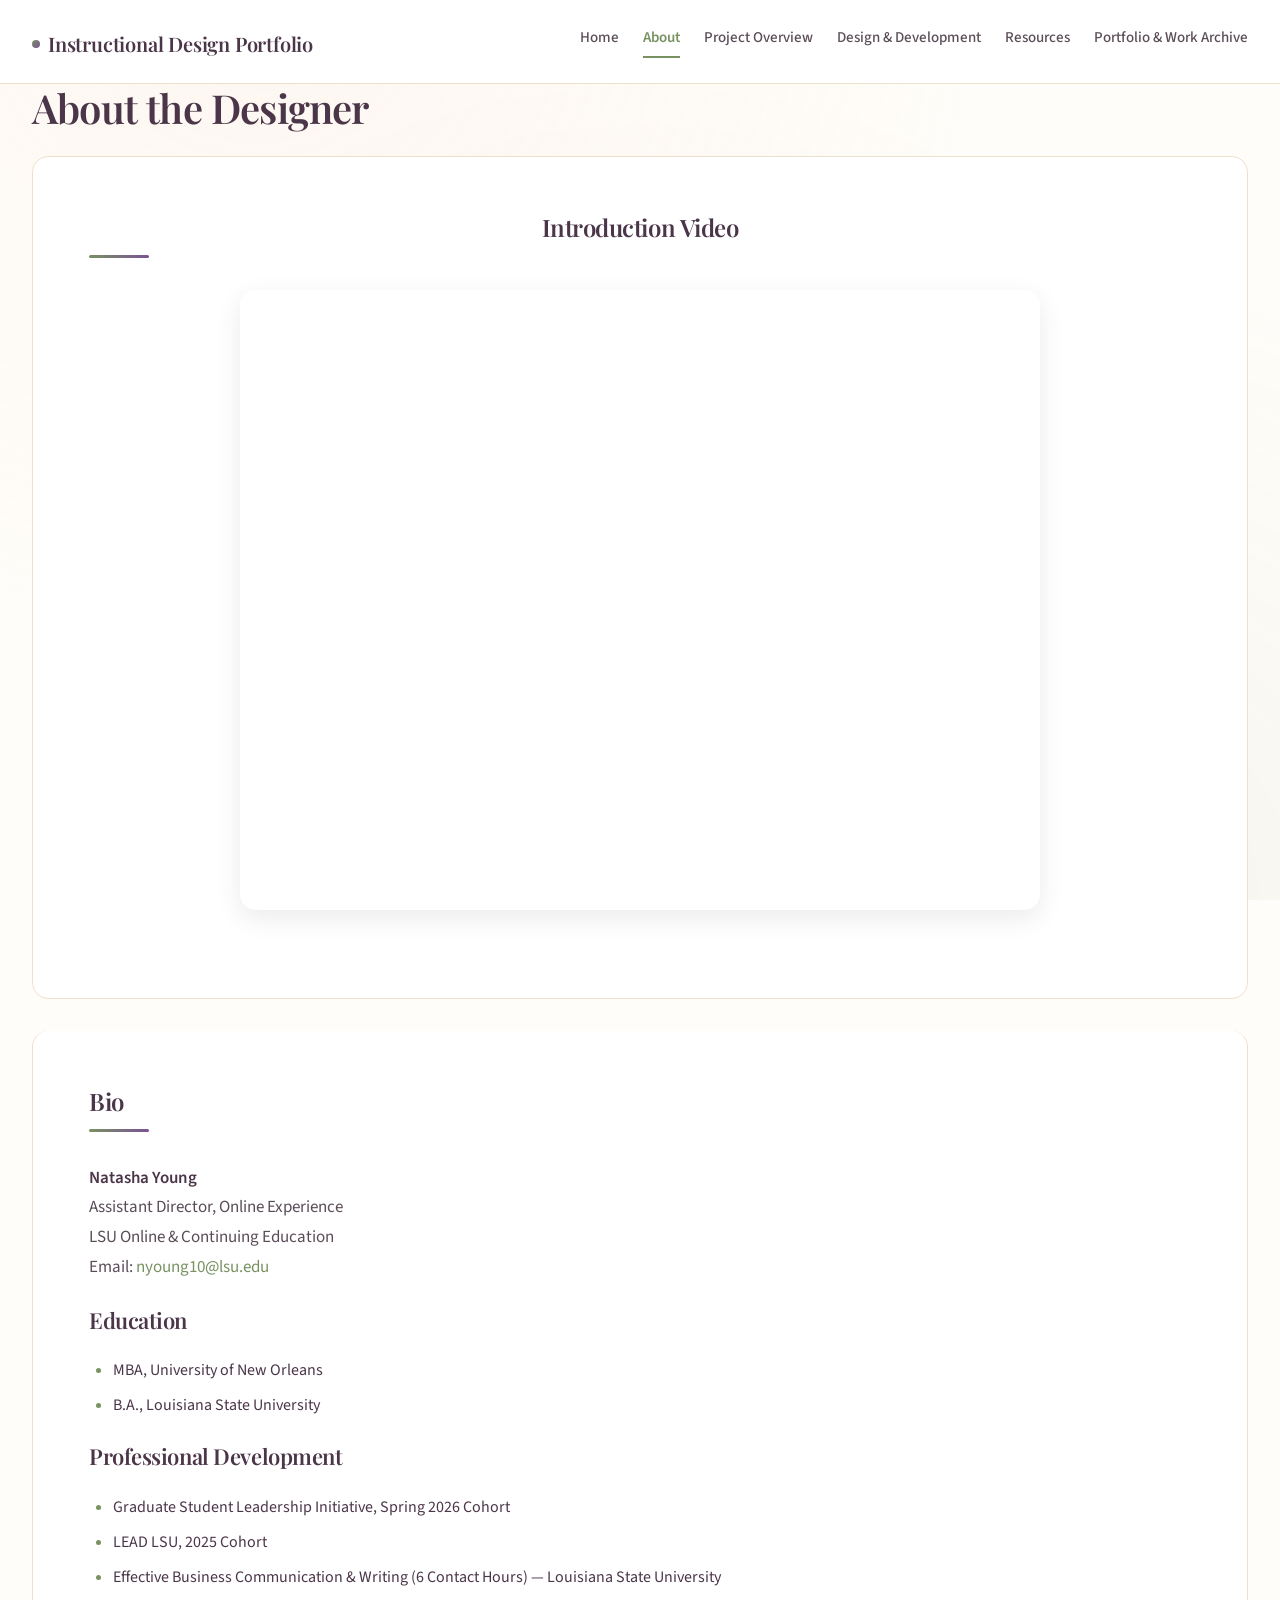
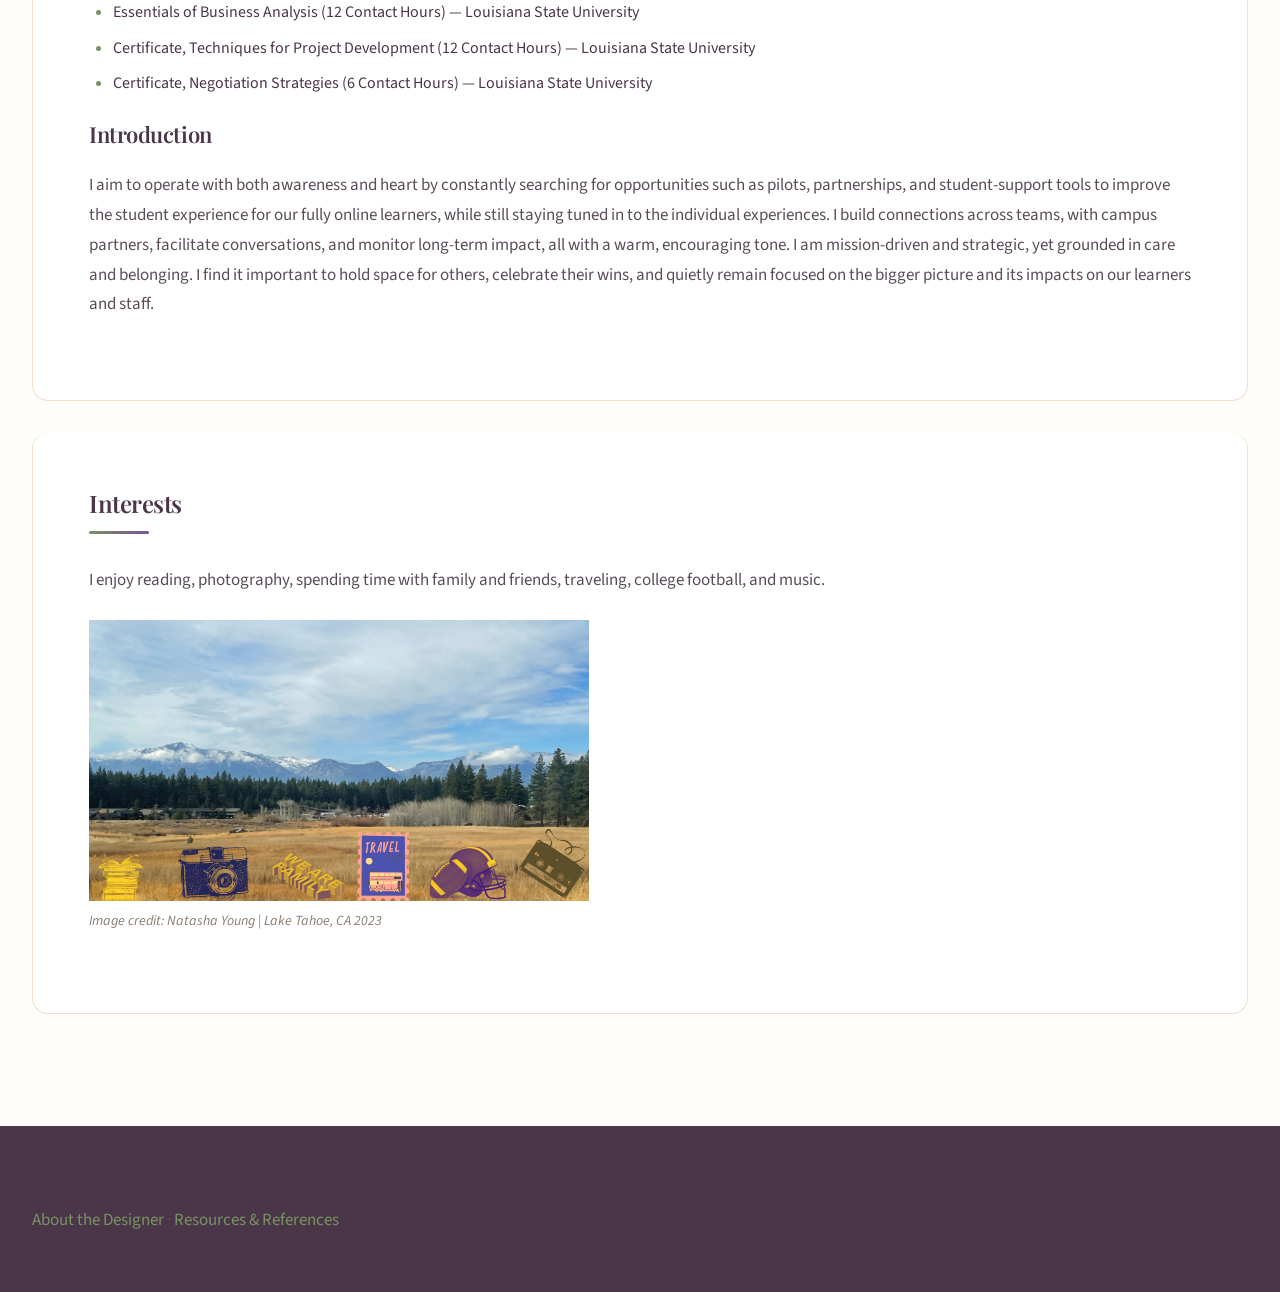
==== commit 7b08f196: "Add files via upload" ====
--- a/about.html
+++ b/about.html
@@ -39,7 +39,8 @@
       <h2>Bio</h2>
       <p><strong>Natasha Young</strong><br>
       Assistant Director, Online Experience<br>
-      LSU Online &amp; Continuing Education</p>
+      LSU Online &amp; Continuing Education<br>
+      Email: <a href="mailto:nyoung10@lsu.edu">nyoung10@lsu.edu</a></p>
       
       <h3>Education</h3>
       <ul>
--- a/styles.css
+++ b/styles.css
@@ -532,8 +532,8 @@
   }
   
   .feature-card--large {
-    grid-column: span 2;
-    grid-row: span 2;
+    grid-column: span 3;
+    grid-row: span 1;
   }
 }
 
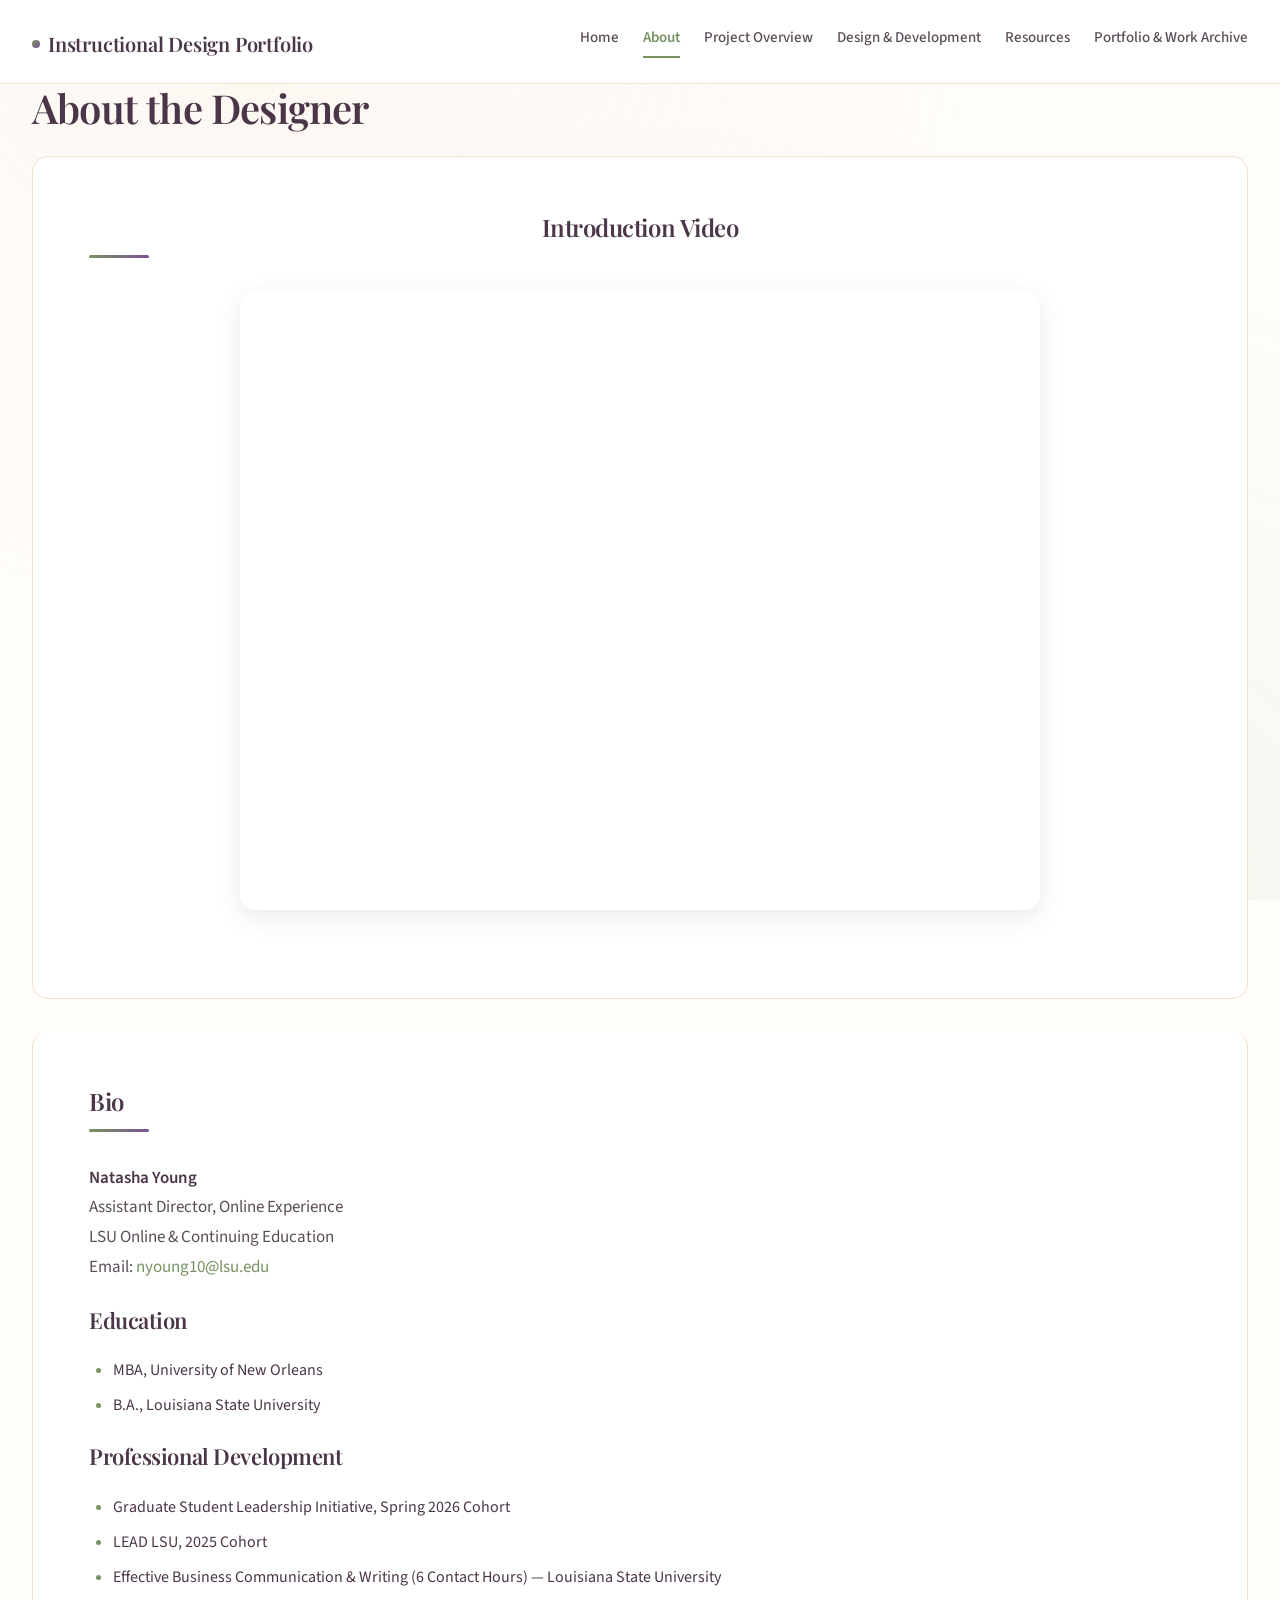
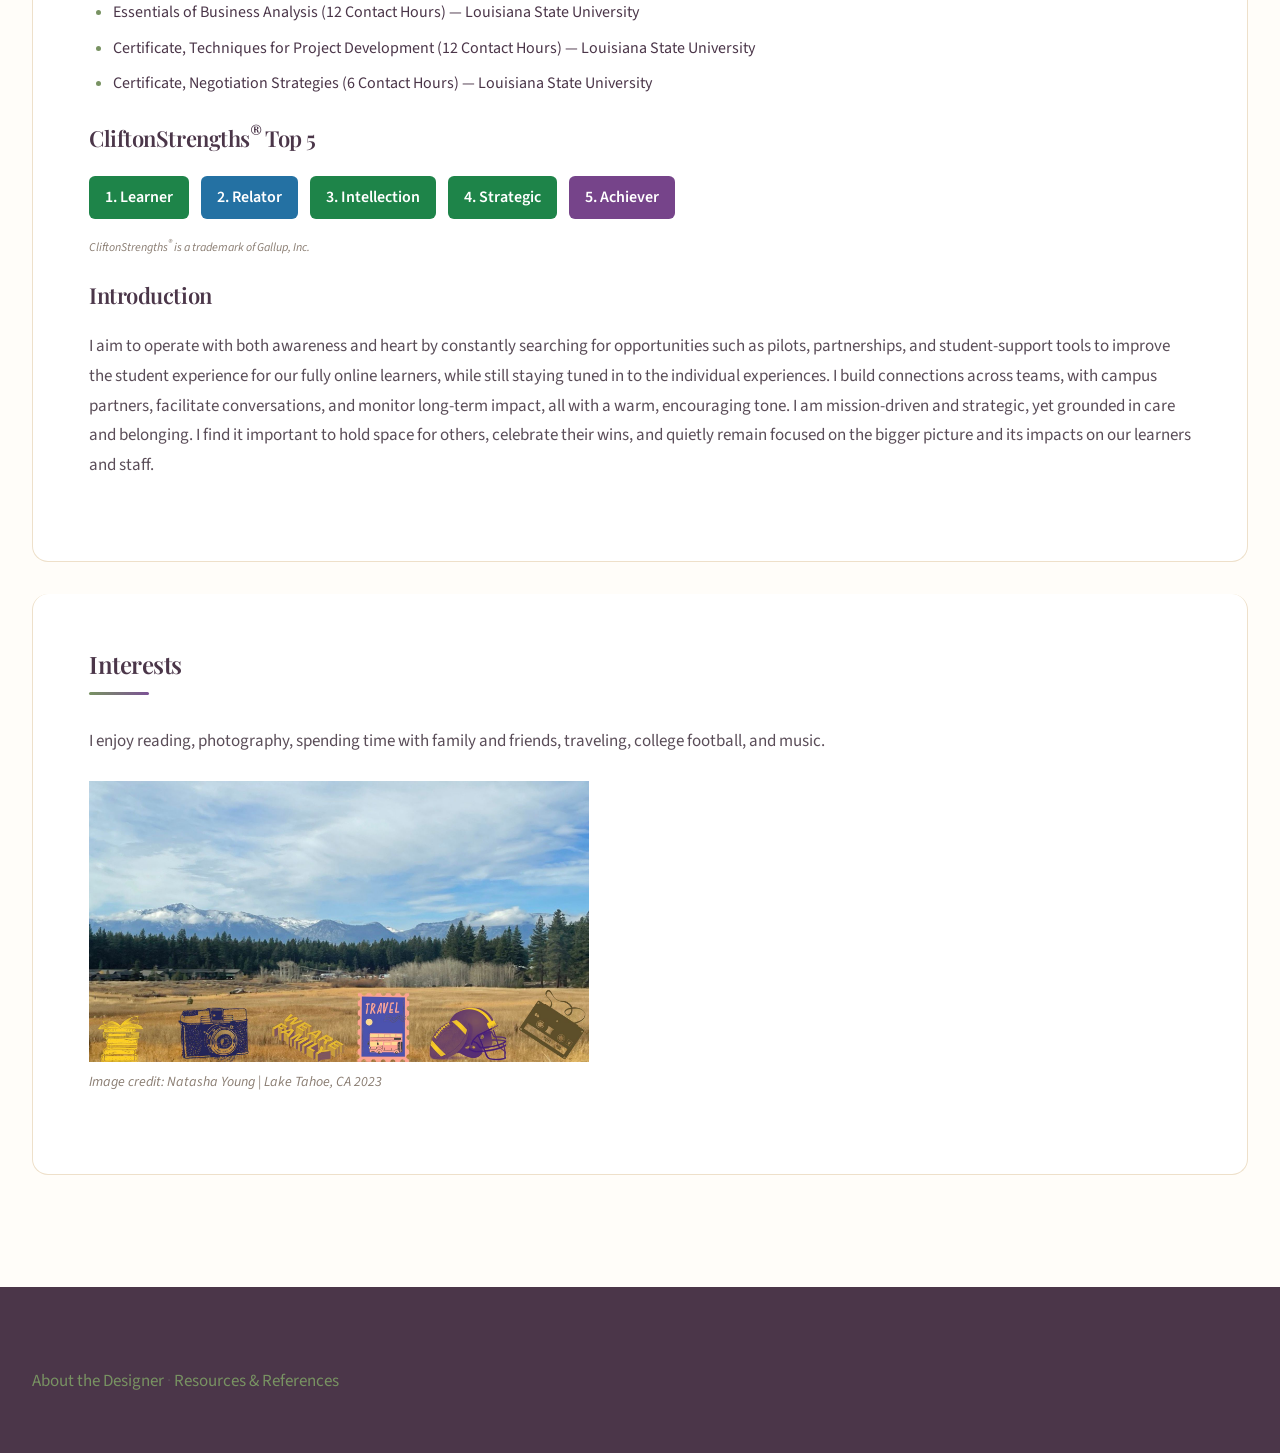
==== commit 24965c44: "Add files via upload" ====
--- a/about.html
+++ b/about.html
@@ -58,6 +58,16 @@
         <li>Certificate, Negotiation Strategies (6 Contact Hours) — Louisiana State University</li>
       </ul>
       
+      <h3>CliftonStrengths<sup>®</sup> Top 5</h3>
+      <div style="display: flex; flex-wrap: wrap; gap: 0.75rem; margin-bottom: 1rem;">
+        <span style="background: #1e8449; color: white; padding: 0.5rem 1rem; border-radius: 6px; font-weight: 600;">1. Learner</span>
+        <span style="background: #2471a3; color: white; padding: 0.5rem 1rem; border-radius: 6px; font-weight: 600;">2. Relator</span>
+        <span style="background: #1e8449; color: white; padding: 0.5rem 1rem; border-radius: 6px; font-weight: 600;">3. Intellection</span>
+        <span style="background: #1e8449; color: white; padding: 0.5rem 1rem; border-radius: 6px; font-weight: 600;">4. Strategic</span>
+        <span style="background: #76448a; color: white; padding: 0.5rem 1rem; border-radius: 6px; font-weight: 600;">5. Achiever</span>
+      </div>
+      <p style="font-size: 0.75rem; color: var(--text-light);"><em>CliftonStrengths<sup>®</sup> is a trademark of Gallup, Inc.</em></p>
+      
       <h3>Introduction</h3>
       <p>I aim to operate with both awareness and heart by constantly searching for opportunities such as pilots, partnerships, and student-support tools to improve the student experience for our fully online learners, while still staying tuned in to the individual experiences. I build connections across teams, with campus partners, facilitate conversations, and monitor long-term impact, all with a warm, encouraging tone. I am mission-driven and strategic, yet grounded in care and belonging. I find it important to hold space for others, celebrate their wins, and quietly remain focused on the bigger picture and its impacts on our learners and staff.</p>
     </section>
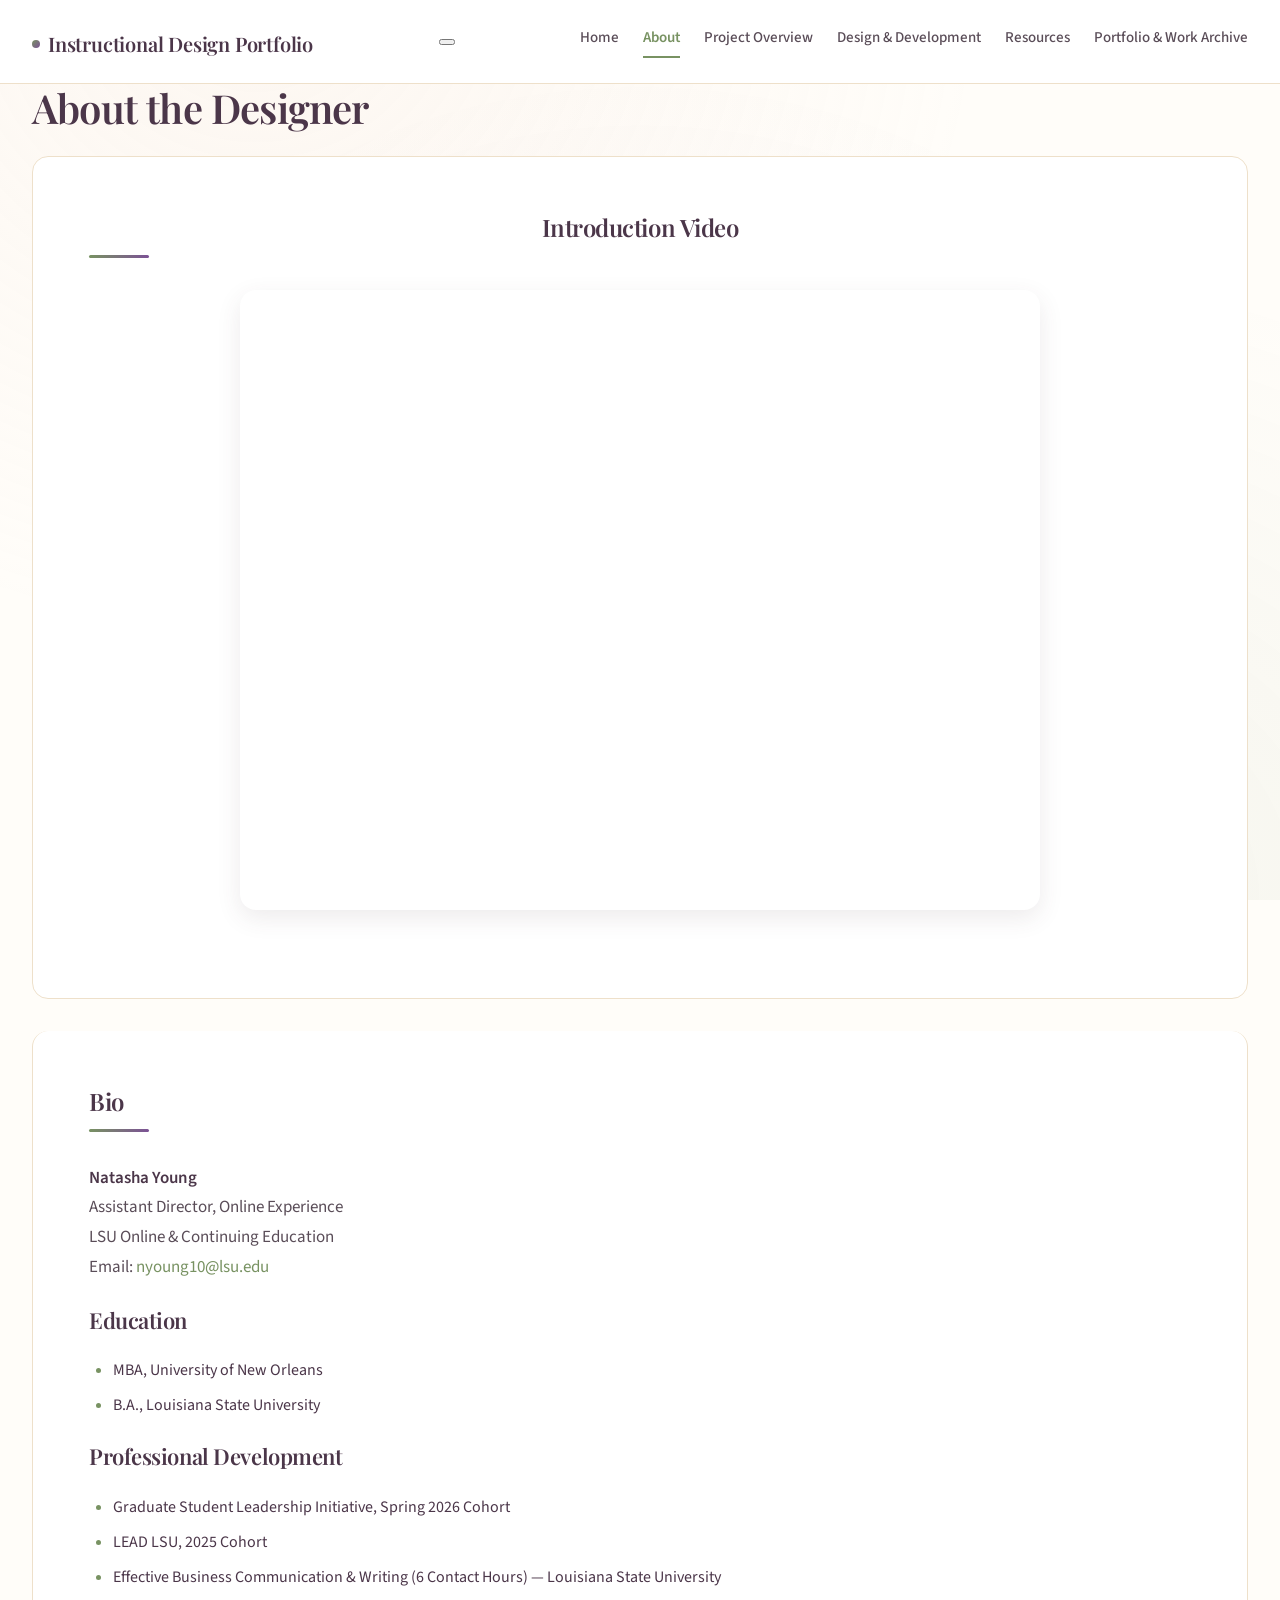
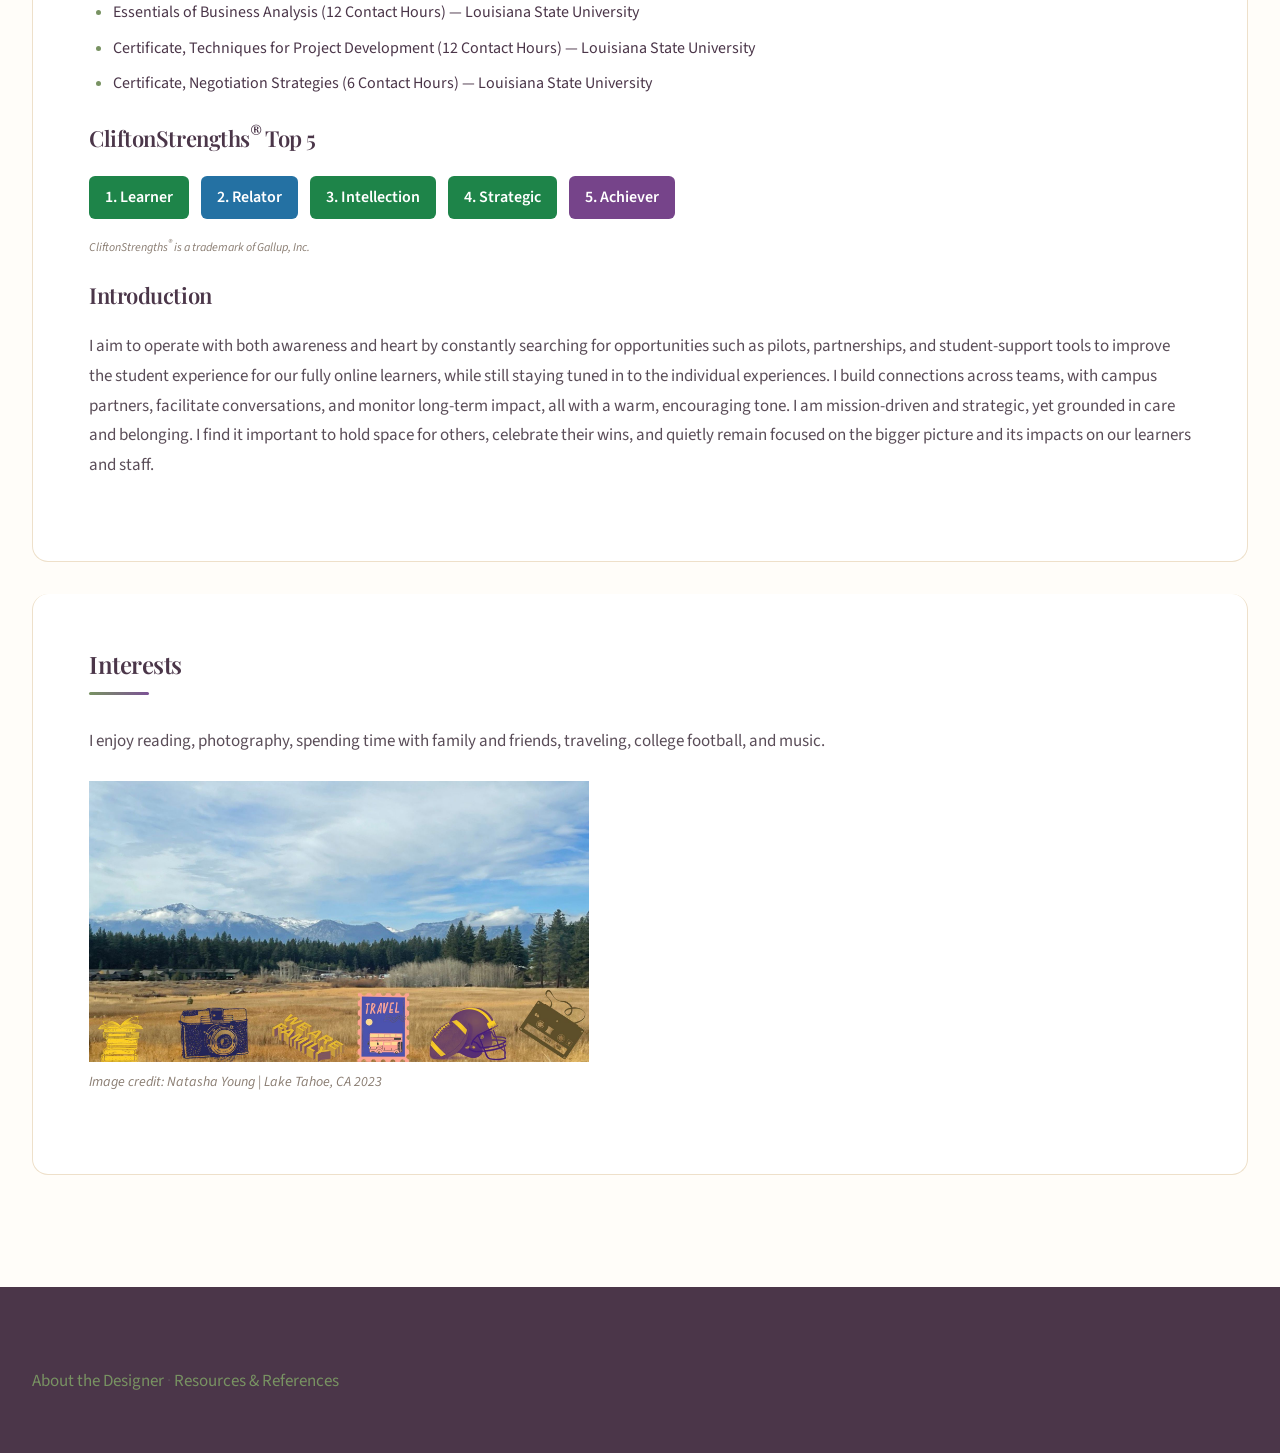
==== commit 1b0acdc0: "Add files via upload" ====
--- a/about.html
+++ b/about.html
@@ -10,16 +10,19 @@
   <header class="site-header">
     <div class="container">
       <h1 class="site-title"><a href="index.html">Instructional Design Portfolio</a></h1>
+      <button class="nav-toggle" aria-label="Toggle navigation" aria-expanded="false">
+        <span></span>
+        <span></span>
+        <span></span>
+      </button>
       <nav aria-label="Main navigation">
-        <ul>
+        <ul id="nav-menu">
           <li><a href="index.html">Home</a></li>
           <li><a href="about.html" class="current">About</a></li>
           <li><a href="project.html">Project Overview</a></li>
           <li><a href="design.html">Design &amp; Development</a></li>
           <li><a href="resources.html">Resources</a></li>
           <li><a href="portfolio.html">Portfolio &amp; Work Archive</a></li>
-          <!-- <li><a href="materials.html">Learning Materials</a></li> -->
-          <!-- <li><a href="reflection.html">Reflection &amp; Evaluation</a></li> -->
         </ul>
       </nav>
     </div>
@@ -99,5 +102,22 @@
       <p><a href="about.html">About the Designer</a> · <a href="resources.html">Resources &amp; References</a></p>
     </div>
   </footer>
+
+  <script>
+    const navToggle = document.querySelector('.nav-toggle');
+    const navMenu = document.getElementById('nav-menu');
+    
+    navToggle.addEventListener('click', () => {
+      const isOpen = navMenu.classList.toggle('nav-open');
+      navToggle.setAttribute('aria-expanded', isOpen);
+    });
+
+    document.addEventListener('click', (e) => {
+      if (!e.target.closest('.site-header')) {
+        navMenu.classList.remove('nav-open');
+        navToggle.setAttribute('aria-expanded', 'false');
+      }
+    });
+  </script>
 </body>
 </html>
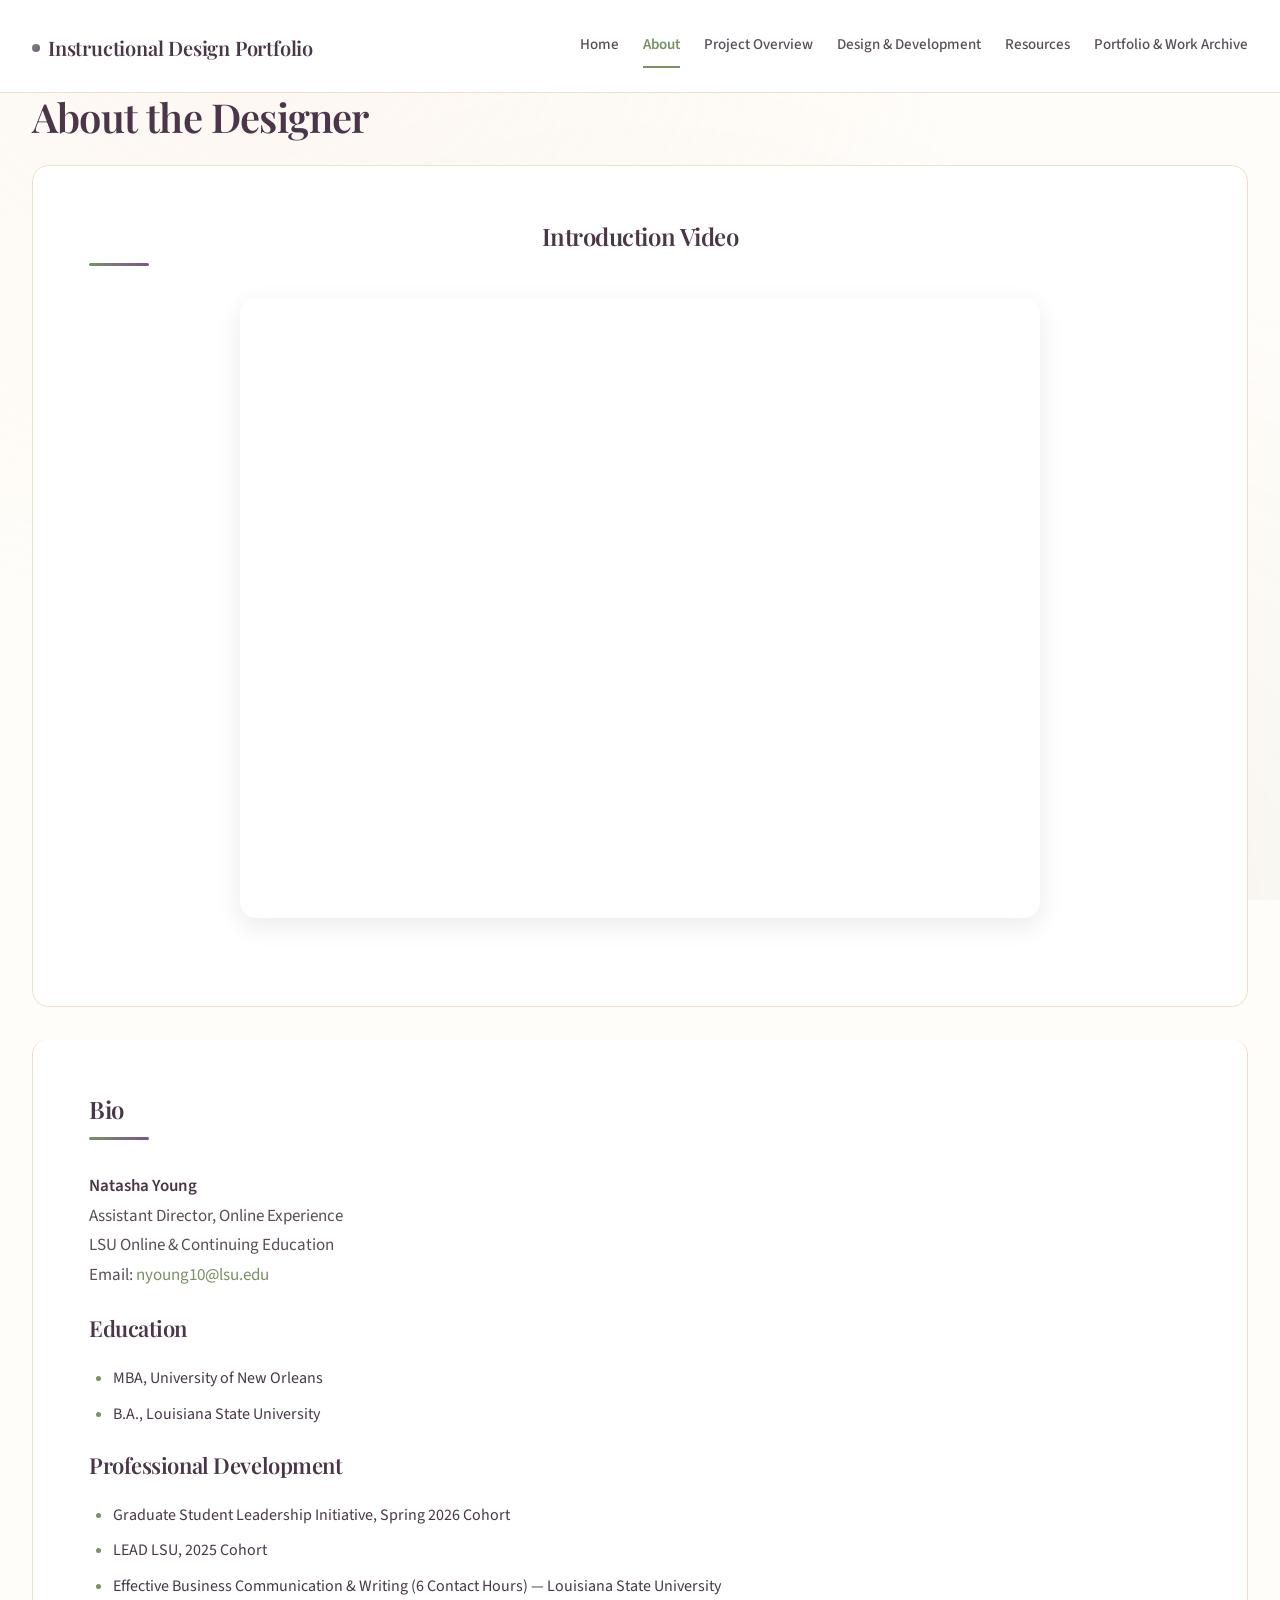
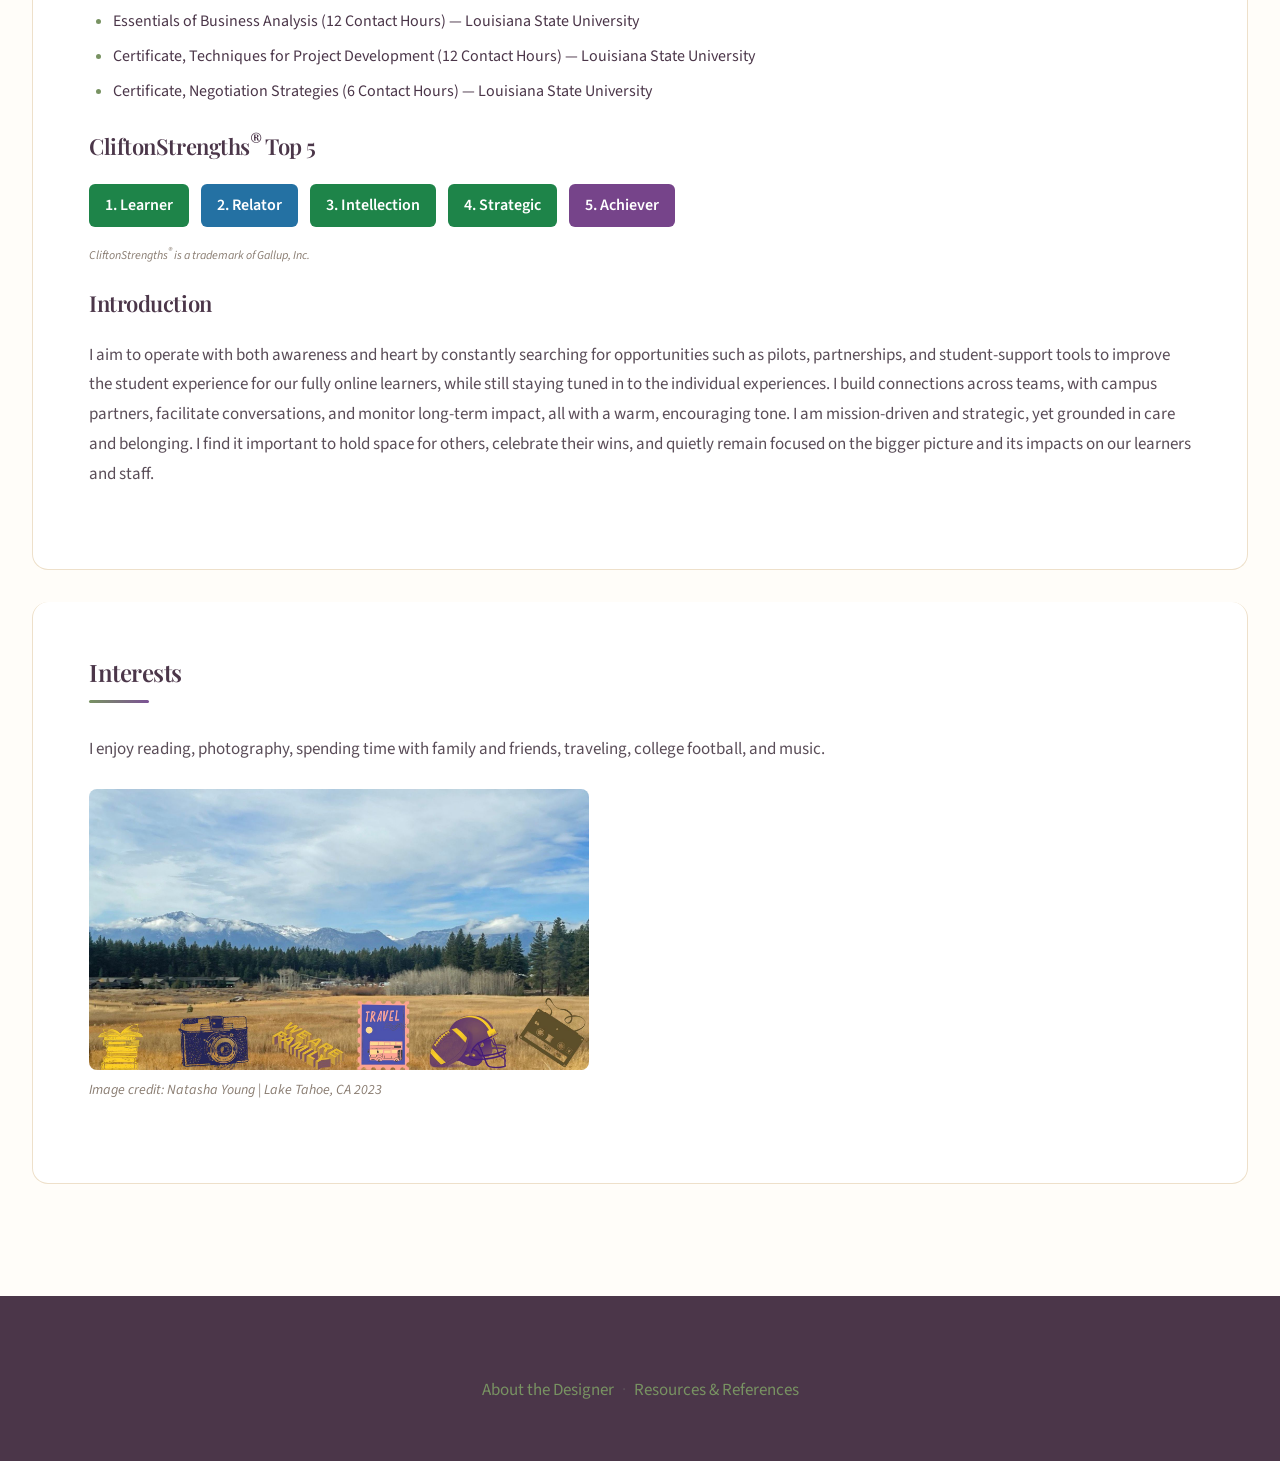
==== commit 0a491291: "Add files via upload" ====
--- a/about.html
+++ b/about.html
@@ -34,7 +34,7 @@
     <section class="video-section">
       <h2>Introduction Video</h2>
       <div class="video-container">
-        <iframe width="560" height="315" src="https://www.youtube.com/embed/FK_R83vqUHw?si=XSEeUNwBSGPdakrf" title="YouTube video player" frameborder="0" allow="accelerometer; autoplay; clipboard-write; encrypted-media; gyroscope; picture-in-picture; web-share" referrerpolicy="strict-origin-when-cross-origin" allowfullscreen></iframe>
+        <iframe src="https://www.youtube.com/embed/FK_R83vqUHw?si=XSEeUNwBSGPdakrf" title="YouTube video player - Introduction Video" frameborder="0" allow="accelerometer; autoplay; clipboard-write; encrypted-media; gyroscope; picture-in-picture; web-share" referrerpolicy="strict-origin-when-cross-origin" allowfullscreen loading="lazy"></iframe>
       </div>
     </section>
 
--- a/styles.css
+++ b/styles.css
@@ -186,9 +186,9 @@
   color: var(--text);
 }
 
-h1 { font-size: 2.5rem; }
-h2 { font-size: 1.75rem; }
-h3 { font-size: 1.375rem; }
+h1 { font-size: clamp(1.75rem, 5vw, 2.5rem); }
+h2 { font-size: clamp(1.5rem, 4vw, 1.75rem); }
+h3 { font-size: clamp(1.25rem, 3vw, 1.375rem); }
 h4 { font-size: 1.125rem; }
 
 p {
@@ -214,7 +214,19 @@
 .container {
   max-width: var(--max-page);
   margin: 0 auto;
-  padding: 0 var(--space-lg);
+  padding: 0 var(--space-sm);
+}
+
+@media (min-width: 480px) {
+  .container {
+    padding: 0 var(--space-md);
+  }
+}
+
+@media (min-width: 768px) {
+  .container {
+    padding: 0 var(--space-lg);
+  }
 }
 
 main {
@@ -237,7 +249,10 @@
 
 .site-header .container {
   display: flex;
-  flex-direction: column;
+  flex-direction: row;
+  align-items: center;
+  justify-content: space-between;
+  flex-wrap: wrap;
   gap: var(--space-sm);
 }
 
@@ -268,40 +283,141 @@
   color: var(--accent);
 }
 
+/* Mobile menu toggle button */
+.nav-toggle {
+  display: flex;
+  flex-direction: column;
+  justify-content: center;
+  gap: 5px;
+  width: 32px;
+  height: 32px;
+  padding: 4px;
+  background: transparent;
+  border: none;
+  cursor: pointer;
+  z-index: 110;
+}
+
+.nav-toggle span {
+  display: block;
+  width: 100%;
+  height: 2px;
+  background: var(--text);
+  border-radius: 2px;
+  transition: all 0.3s ease;
+}
+
+.nav-toggle[aria-expanded="true"] span:nth-child(1) {
+  transform: rotate(45deg) translate(5px, 5px);
+}
+
+.nav-toggle[aria-expanded="true"] span:nth-child(2) {
+  opacity: 0;
+}
+
+.nav-toggle[aria-expanded="true"] span:nth-child(3) {
+  transform: rotate(-45deg) translate(5px, -5px);
+}
+
+/* Mobile navigation */
+nav {
+  width: 100%;
+  order: 3;
+}
+
 nav ul {
   list-style: none;
   margin: 0;
   padding: 0;
+  display: none;
+  flex-direction: column;
+  gap: 0;
+  background: var(--surface);
+  border-radius: var(--radius-md);
+  overflow: hidden;
+  border: 1px solid var(--border);
+  margin-top: var(--space-sm);
+}
+
+nav ul.nav-open {
   display: flex;
-  flex-wrap: wrap;
-  gap: var(--space-xs) var(--space-md);
+}
+
+nav li {
+  margin: 0;
 }
 
 nav a {
+  display: block;
   color: var(--text-muted);
-  font-size: 0.9375rem;
+  font-size: 1rem;
   font-weight: 500;
-  padding: var(--space-xs) 0;
-  border-bottom: 2px solid transparent;
+  padding: var(--space-sm) var(--space-md);
+  border-bottom: 1px solid var(--border-soft);
+  border-left: 3px solid transparent;
   transition: all 0.2s ease;
+}
+
+nav li:last-child a {
+  border-bottom: none;
 }
 
 nav a:hover {
   color: var(--text);
-  border-bottom-color: var(--color-sage);
+  background: var(--bg-subtle);
+  border-left-color: var(--color-sage);
 }
 
 nav a.current {
   color: var(--accent);
-  border-bottom-color: var(--accent);
+  background: var(--color-sage-soft);
+  border-left-color: var(--accent);
   font-weight: 600;
 }
 
+/* Desktop navigation */
 @media (min-width: 768px) {
-  .site-header .container {
+  .nav-toggle {
+    display: none;
+  }
+  
+  nav {
+    width: auto;
+    order: 2;
+  }
+  
+  nav ul {
+    display: flex;
     flex-direction: row;
-    align-items: center;
-    justify-content: space-between;
+    flex-wrap: wrap;
+    gap: var(--space-xs) var(--space-md);
+    background: transparent;
+    border: none;
+    margin-top: 0;
+  }
+  
+  nav a {
+    display: inline-block;
+    padding: var(--space-xs) 0;
+    border-bottom: 2px solid transparent;
+    border-left: none;
+    font-size: 0.9375rem;
+  }
+  
+  nav li:last-child a {
+    border-bottom: 2px solid transparent;
+  }
+  
+  nav a:hover {
+    background: transparent;
+    border-bottom-color: var(--color-sage);
+    border-left: none;
+  }
+  
+  nav a.current {
+    background: transparent;
+    border-bottom-color: var(--accent);
+    border-left: none;
   }
 }
 
@@ -311,11 +427,24 @@
 .hero-banner {
   display: grid;
   grid-template-columns: 1fr;
-  gap: var(--space-2xl);
-  padding: var(--space-3xl) var(--space-lg);
+  gap: var(--space-lg);
+  padding: var(--space-xl) var(--space-sm);
   max-width: var(--max-page);
   margin: 0 auto;
   align-items: center;
+}
+
+@media (min-width: 480px) {
+  .hero-banner {
+    padding: var(--space-2xl) var(--space-md);
+    gap: var(--space-2xl);
+  }
+}
+
+@media (min-width: 768px) {
+  .hero-banner {
+    padding: var(--space-3xl) var(--space-lg);
+  }
 }
 
 .hero-content {
@@ -336,7 +465,7 @@
 }
 
 .hero-title {
-  font-size: 2.5rem;
+  font-size: clamp(1.75rem, 6vw, 2.5rem);
   font-weight: 700;
   line-height: 1.15;
   letter-spacing: -0.03em;
@@ -354,8 +483,15 @@
 
 .hero-actions {
   display: flex;
-  flex-wrap: wrap;
+  flex-direction: column;
   gap: var(--space-sm);
+}
+
+@media (min-width: 480px) {
+  .hero-actions {
+    flex-direction: row;
+    flex-wrap: wrap;
+  }
 }
 
 .hero-image {
@@ -387,7 +523,7 @@
   }
   
   .hero-title {
-    font-size: 3.25rem;
+    font-size: clamp(2.5rem, 5vw, 3.25rem);
   }
   
   .hero-image img {
@@ -408,7 +544,7 @@
   display: inline-flex;
   align-items: center;
   justify-content: center;
-  padding: 0.875rem 1.75rem;
+  padding: 0.875rem 1.5rem;
   font-family: var(--font-body);
   font-size: 0.9375rem;
   font-weight: 600;
@@ -417,6 +553,14 @@
   transition: all 0.25s ease;
   cursor: pointer;
   border: none;
+  min-height: 48px;
+  text-align: center;
+}
+
+@media (min-width: 480px) {
+  .btn {
+    padding: 0.875rem 1.75rem;
+  }
 }
 
 .btn-primary {
@@ -448,12 +592,24 @@
    Topics Navigation
    -------------------------------------------- */
 .topics-nav {
-  padding: var(--space-xl) var(--space-lg);
+  padding: var(--space-lg) var(--space-sm);
   max-width: var(--max-page);
   margin: 0 auto;
   border-top: 1px solid var(--border);
   border-bottom: 1px solid var(--border);
   background: var(--surface);
+}
+
+@media (min-width: 480px) {
+  .topics-nav {
+    padding: var(--space-xl) var(--space-md);
+  }
+}
+
+@media (min-width: 768px) {
+  .topics-nav {
+    padding: var(--space-xl) var(--space-lg);
+  }
 }
 
 .section-label {
@@ -474,7 +630,7 @@
 
 .topic-tag {
   display: inline-block;
-  padding: 0.5rem 1rem;
+  padding: 0.625rem 1rem;
   font-size: 0.875rem;
   font-weight: 500;
   color: var(--text-muted);
@@ -482,6 +638,8 @@
   border: 1px solid var(--border);
   border-radius: 100px;
   transition: all 0.2s ease;
+  min-height: 44px;
+  line-height: 1.4;
 }
 
 .topic-tag:hover {
@@ -494,9 +652,21 @@
    Featured Section
    -------------------------------------------- */
 .featured-section {
-  padding: var(--space-3xl) var(--space-lg);
+  padding: var(--space-2xl) var(--space-sm);
   max-width: var(--max-page);
   margin: 0 auto;
+}
+
+@media (min-width: 480px) {
+  .featured-section {
+    padding: var(--space-2xl) var(--space-md);
+  }
+}
+
+@media (min-width: 768px) {
+  .featured-section {
+    padding: var(--space-3xl) var(--space-lg);
+  }
 }
 
 .section-title {
@@ -692,16 +862,34 @@
 .cta-section {
   display: grid;
   grid-template-columns: 1fr;
-  gap: var(--space-2xl);
-  padding: var(--space-3xl) var(--space-lg);
+  gap: var(--space-lg);
+  padding: var(--space-xl) var(--space-md);
   max-width: var(--max-page);
   margin: 0 auto;
   align-items: center;
   background: linear-gradient(135deg, var(--color-blush) 0%, var(--color-yellow) 50%, var(--color-sage-soft) 100%);
-  border-radius: var(--radius-xl);
-  margin-left: var(--space-lg);
-  margin-right: var(--space-lg);
-  margin-bottom: var(--space-3xl);
+  border-radius: var(--radius-lg);
+  margin-left: var(--space-sm);
+  margin-right: var(--space-sm);
+  margin-bottom: var(--space-2xl);
+}
+
+@media (min-width: 480px) {
+  .cta-section {
+    padding: var(--space-2xl) var(--space-lg);
+    gap: var(--space-2xl);
+    margin-left: var(--space-md);
+    margin-right: var(--space-md);
+    border-radius: var(--radius-xl);
+  }
+}
+
+@media (min-width: 768px) {
+  .cta-section {
+    margin-left: var(--space-lg);
+    margin-right: var(--space-lg);
+    margin-bottom: var(--space-3xl);
+  }
 }
 
 .cta-content h2 {
@@ -727,7 +915,7 @@
   object-fit: cover;
 }
 
-@media (min-width: 768px) {
+@media (min-width: 900px) {
   .cta-section {
     grid-template-columns: 1fr 1fr;
     padding: var(--space-3xl);
@@ -841,26 +1029,38 @@
    Legacy Page Styles (for other pages)
    -------------------------------------------- */
 .page-hero {
-  padding: var(--space-3xl) var(--space-lg);
+  padding: var(--space-xl) var(--space-sm);
   background: linear-gradient(135deg, var(--color-sage-soft) 0%, var(--color-yellow) 50%, var(--color-purple-soft) 100%);
-  border-radius: 0 0 var(--radius-xl) var(--radius-xl);
-  margin-bottom: var(--space-2xl);
+  border-radius: 0 0 var(--radius-lg) var(--radius-lg);
+  margin-bottom: var(--space-lg);
 }
 
 .page-hero h1 {
-  font-size: 2.5rem;
+  font-size: clamp(1.75rem, 5vw, 2.5rem);
   margin-bottom: var(--space-md);
 }
 
 .page-hero p {
-  font-size: 1.125rem;
+  font-size: 1rem;
   max-width: 55ch;
   color: var(--text-muted);
+}
+
+@media (min-width: 480px) {
+  .page-hero {
+    padding: var(--space-2xl) var(--space-md);
+    border-radius: 0 0 var(--radius-xl) var(--radius-xl);
+  }
+  
+  .page-hero p {
+    font-size: 1.125rem;
+  }
 }
 
 @media (min-width: 768px) {
   .page-hero {
     padding: var(--space-4xl) var(--space-2xl);
+    margin-bottom: var(--space-2xl);
   }
   
   .page-hero h1 {
@@ -872,15 +1072,37 @@
 main:not(:has(.hero-banner)) {
   max-width: var(--max-page);
   margin: 0 auto;
-  padding: 0 var(--space-lg) var(--space-3xl);
+  padding: 0 var(--space-sm) var(--space-2xl);
 }
 
 main:not(:has(.hero-banner)) section {
-  padding: var(--space-2xl);
+  padding: var(--space-md);
   background: var(--surface);
-  border-radius: var(--radius-lg);
-  margin-bottom: var(--space-lg);
+  border-radius: var(--radius-md);
+  margin-bottom: var(--space-md);
   border: 1px solid var(--border);
+}
+
+@media (min-width: 480px) {
+  main:not(:has(.hero-banner)) {
+    padding: 0 var(--space-md) var(--space-2xl);
+  }
+  
+  main:not(:has(.hero-banner)) section {
+    padding: var(--space-lg);
+    border-radius: var(--radius-lg);
+    margin-bottom: var(--space-lg);
+  }
+}
+
+@media (min-width: 768px) {
+  main:not(:has(.hero-banner)) {
+    padding: 0 var(--space-lg) var(--space-3xl);
+  }
+  
+  main:not(:has(.hero-banner)) section {
+    padding: var(--space-2xl);
+  }
 }
 
 main:not(:has(.hero-banner)) section + section {
@@ -938,10 +1160,32 @@
   color: var(--text-muted);
 }
 
+.card-standards-list {
+  margin-top: var(--space-lg);
+  margin-bottom: 0;
+}
+
+.card-standards-list-nested {
+  margin-top: var(--space-xs);
+  margin-bottom: 0;
+  padding-left: 1.25rem;
+}
+
 .card-grid {
   display: grid;
-  grid-template-columns: repeat(auto-fill, minmax(300px, 1fr));
-  gap: var(--space-lg);
+  grid-template-columns: 1fr;
+  gap: var(--space-md);
+}
+
+.card--full-width {
+  grid-column: 1 / -1;
+}
+
+@media (min-width: 600px) {
+  .card-grid {
+    grid-template-columns: repeat(auto-fill, minmax(280px, 1fr));
+    gap: var(--space-lg);
+  }
 }
 
 /* Tags */
@@ -1034,7 +1278,8 @@
 }
 
 /* Interactive Quiz */
-.quiz-container {
+.quiz-container,
+.quiz-embed {
   max-width: 100%;
   margin: var(--space-md) 0;
   border-radius: var(--radius-md);
@@ -1043,11 +1288,163 @@
   background: var(--surface);
 }
 
-.quiz-container iframe {
+.quiz-container iframe,
+.quiz-embed iframe {
   width: 100%;
-  min-height: 250px;
+  min-height: 300px;
   border: none;
   display: block;
+}
+
+@media (min-width: 768px) {
+  .quiz-container iframe,
+  .quiz-embed iframe {
+    min-height: 400px;
+  }
+}
+
+/* --------------------------------------------
+   Mobile-Friendly Embedded Content
+   -------------------------------------------- */
+.embed-container {
+  position: relative;
+  width: 100%;
+  padding-bottom: 56.25%;
+  height: 0;
+  overflow: hidden;
+  border-radius: var(--radius-md);
+  margin: var(--space-md) 0;
+}
+
+.embed-container iframe {
+  position: absolute;
+  top: 0;
+  left: 0;
+  width: 100%;
+  height: 100%;
+  border: none;
+}
+
+.padlet-embed {
+  max-width: 100%;
+  margin: var(--space-md) 0;
+}
+
+.padlet-embed iframe {
+  max-height: 450px;
+}
+
+@media (min-width: 768px) {
+  .padlet-embed iframe {
+    max-height: 608px;
+  }
+}
+
+/* Mobile-friendly inline images */
+main img {
+  max-width: 100%;
+  height: auto;
+  border-radius: var(--radius-sm);
+}
+
+/* Ensure flex layouts wrap nicely on mobile */
+main div[style*="display: flex"] {
+  flex-wrap: wrap;
+}
+
+/* Better touch targets for links in lists */
+main ul a,
+main ol a {
+  display: inline-block;
+  padding: 0.25rem 0;
+}
+
+/* Footer improvements for mobile */
+.site-footer .container > p {
+  display: flex;
+  flex-wrap: wrap;
+  gap: 0.5rem;
+  justify-content: center;
+}
+
+/* --------------------------------------------
+   Collapsible Sections
+   -------------------------------------------- */
+.capstone-reflection-collapsible {
+  margin-bottom: var(--space-lg);
+}
+
+.capstone-reflection-collapsible > .collapsible-header {
+  margin-bottom: 0;
+}
+
+.collapsible-section {
+  margin-bottom: var(--space-lg);
+}
+
+.collapsible-header {
+  cursor: pointer;
+  display: flex;
+  align-items: center;
+  justify-content: space-between;
+  user-select: none;
+  padding-right: var(--space-sm);
+  transition: color 0.2s ease;
+}
+
+.collapsible-header:hover {
+  color: var(--accent);
+}
+
+.collapse-icon {
+  display: inline-block;
+  width: 24px;
+  height: 24px;
+  position: relative;
+  flex-shrink: 0;
+  margin-left: var(--space-sm);
+}
+
+.collapse-icon::before,
+.collapse-icon::after {
+  content: '';
+  position: absolute;
+  background: currentColor;
+  border-radius: 2px;
+  transition: transform 0.3s ease;
+}
+
+.collapse-icon::before {
+  width: 14px;
+  height: 2px;
+  top: 50%;
+  left: 50%;
+  transform: translate(-50%, -50%);
+}
+
+.collapse-icon::after {
+  width: 2px;
+  height: 14px;
+  top: 50%;
+  left: 50%;
+  transform: translate(-50%, -50%);
+}
+
+.collapsible-header[aria-expanded="true"] .collapse-icon::after {
+  transform: translate(-50%, -50%) rotate(90deg);
+  opacity: 0;
+}
+
+.collapsible-content {
+  overflow: hidden;
+  max-height: 5000px;
+  transition: max-height 0.4s ease-in-out, opacity 0.3s ease;
+  opacity: 1;
+}
+
+.collapsible-content.collapsed {
+  max-height: 0;
+  opacity: 0;
 }
 
 /* Print */
@@ -1061,4 +1458,9 @@
   .card {
     break-inside: avoid;
   }
-}
+  
+  .collapsible-content.collapsed {
+    max-height: none;
+    opacity: 1;
+  }
+}
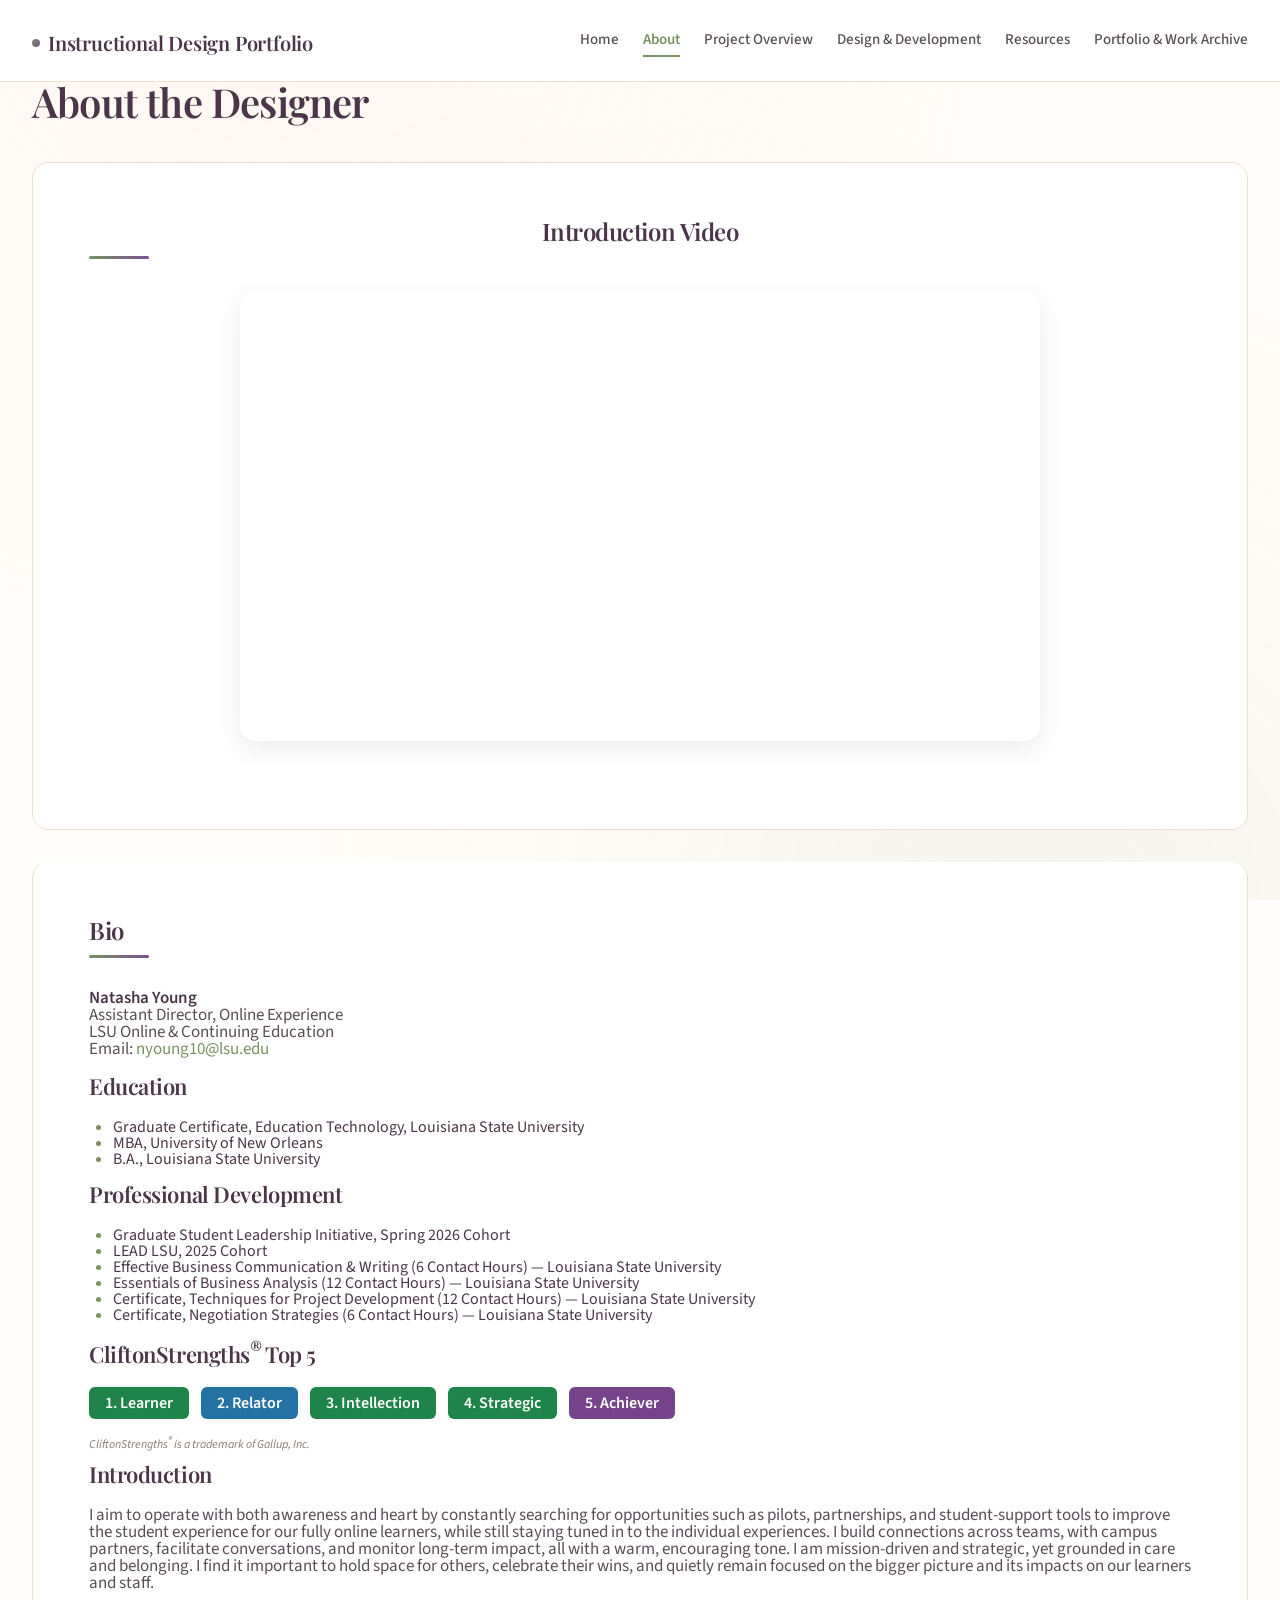
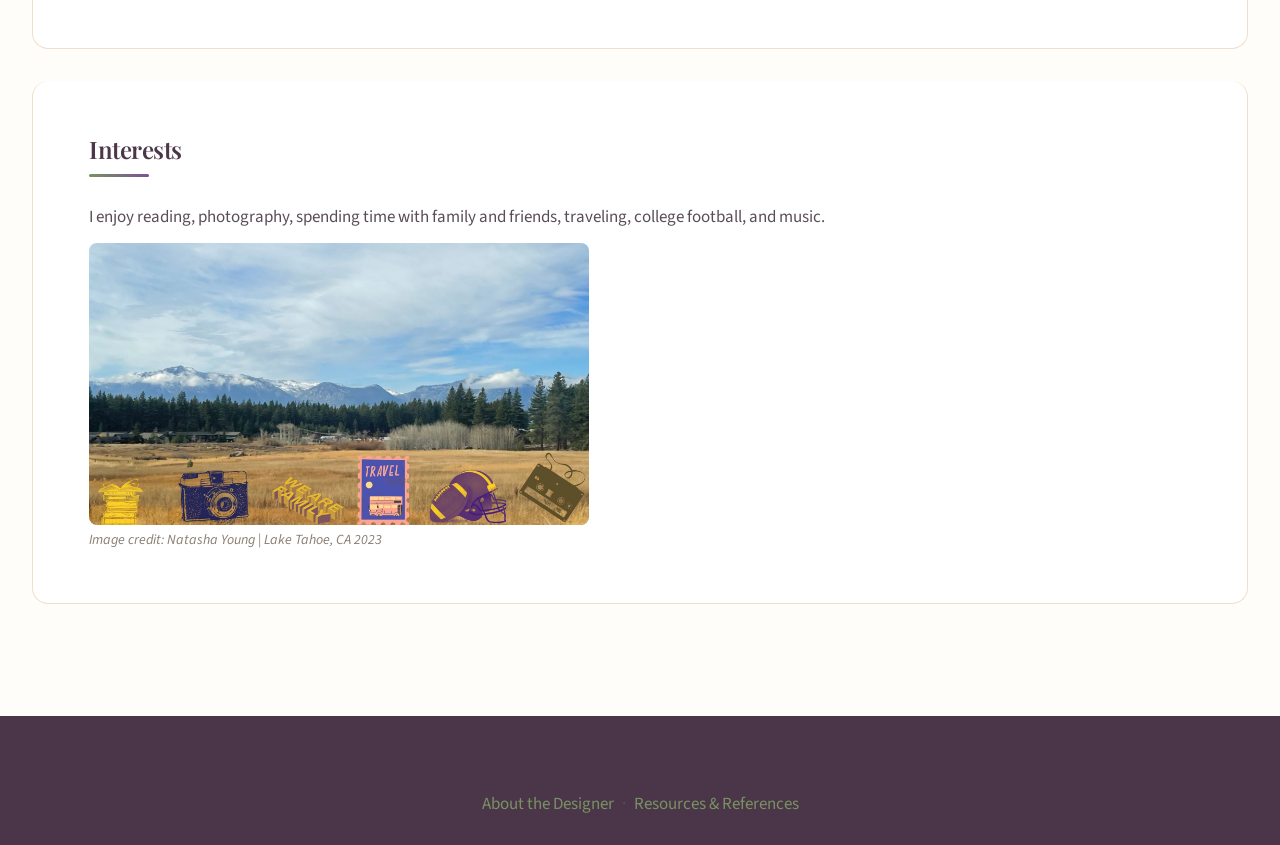
==== commit f3bb41f5: "Add files via upload" ====
--- a/about.html
+++ b/about.html
@@ -47,6 +47,7 @@
       
       <h3>Education</h3>
       <ul>
+        <li>Graduate Certificate, Education Technology, Louisiana State University</li>
         <li>MBA, University of New Orleans</li>
         <li>B.A., Louisiana State University</li>
       </ul>
--- a/styles.css
+++ b/styles.css
@@ -102,6 +102,7 @@
   /* Typography */
   --font-heading: "Playfair Display", Georgia, serif;
   --font-body: "Source Sans 3", "Segoe UI", sans-serif;
+  --line-height: 1;
   
   /* Spacing */
   --space-xs: 0.5rem;
@@ -130,7 +131,7 @@
   padding: 0;
   font-family: var(--font-body);
   font-size: 1rem;
-  line-height: 1.7;
+  line-height: var(--line-height);
   color: var(--text);
   background: var(--bg);
   -webkit-font-smoothing: antialiased;
@@ -160,13 +161,13 @@
 }
 
 ul, ol {
-  margin: 0 0 1.5rem 0;
+  margin: 0 0 1em 0;
   padding-left: 1.5rem;
 }
 
 ul li, ol li {
-  margin-bottom: 0.5rem;
-  line-height: 1.7;
+  margin-bottom: 0;
+  line-height: var(--line-height);
 }
 
 strong {
@@ -178,10 +179,10 @@
    Typography
    -------------------------------------------- */
 h1, h2, h3, h4 {
-  margin: 0 0 var(--space-md) 0;
+  margin: 0 0 1em 0;
   font-family: var(--font-heading);
   font-weight: 600;
-  line-height: 1.2;
+  line-height: var(--line-height);
   letter-spacing: -0.02em;
   color: var(--text);
 }
@@ -192,10 +193,14 @@
 h4 { font-size: 1.125rem; }
 
 p {
-  margin: 0 0 var(--space-md) 0;
+  margin: 0 0 1em 0;
   color: var(--text-muted);
   font-size: 1.0625rem;
-  line-height: 1.75;
+  line-height: var(--line-height);
+}
+
+p:last-child {
+  margin-bottom: 0;
 }
 
 a {
@@ -467,15 +472,15 @@
 .hero-title {
   font-size: clamp(1.75rem, 6vw, 2.5rem);
   font-weight: 700;
-  line-height: 1.15;
+  line-height: var(--line-height);
   letter-spacing: -0.03em;
-  margin-bottom: var(--space-md);
+  margin-bottom: 1em;
   color: var(--text);
 }
 
 .hero-description {
   font-size: 1.125rem;
-  line-height: 1.7;
+  line-height: var(--line-height);
   color: var(--text-muted);
   margin-bottom: var(--space-xl);
   max-width: 50ch;
@@ -639,7 +644,7 @@
   border-radius: 100px;
   transition: all 0.2s ease;
   min-height: 44px;
-  line-height: 1.4;
+  line-height: var(--line-height);
 }
 
 .topic-tag:hover {
@@ -790,7 +795,7 @@
   font-family: var(--font-heading);
   font-size: 1.25rem;
   font-weight: 600;
-  line-height: 1.3;
+  line-height: var(--line-height);
   margin-bottom: var(--space-sm);
   color: var(--text);
   transition: color 0.2s ease;
@@ -802,7 +807,7 @@
 
 .feature-card__excerpt {
   font-size: 0.9375rem;
-  line-height: 1.6;
+  line-height: var(--line-height);
   color: var(--text-muted);
   margin-bottom: var(--space-sm);
   flex-grow: 1;
@@ -1181,6 +1186,135 @@
   grid-column: 1 / -1;
 }
 
+/* Blog-style learning log */
+.blog-intro {
+  margin-top: var(--space-md);
+  margin-bottom: var(--space-md);
+  font-size: 1.0625rem;
+  line-height: 1.65;
+  color: var(--text-muted);
+  max-width: 65ch;
+}
+
+.blog-intro-list {
+  margin: 0 0 var(--space-md);
+  padding-left: 1.5rem;
+  color: var(--text-muted);
+  font-size: 1.0625rem;
+  line-height: 1.7;
+  max-width: 65ch;
+}
+
+.blog-intro-list li {
+  margin-bottom: var(--space-sm);
+}
+
+.blog-intro-list li:last-child {
+  margin-bottom: 0;
+}
+
+.blog-entries {
+  display: flex;
+  flex-direction: column;
+  gap: var(--space-lg);
+  margin-top: var(--space-md);
+  border-top: 1px solid var(--border);
+  padding-top: var(--space-lg);
+}
+
+.blog-entry {
+  padding-bottom: var(--space-lg);
+  border-bottom: 1px solid var(--border-soft);
+}
+
+.blog-entry:last-child {
+  padding-bottom: 0;
+  border-bottom: none;
+}
+
+.blog-entry time {
+  display: block;
+  font-size: 0.8125rem;
+  font-weight: 600;
+  letter-spacing: 0.04em;
+  text-transform: uppercase;
+  color: var(--color-sage-dark);
+  margin-bottom: var(--space-xs);
+}
+
+.blog-entry h4 {
+  margin: 0 0 var(--space-sm);
+  font-family: var(--font-display);
+  font-size: 1.25rem;
+  font-weight: 600;
+  color: var(--color-plum);
+  line-height: 1.35;
+}
+
+.blog-entry p {
+  margin-bottom: var(--space-sm);
+  color: var(--text-muted);
+  line-height: 1.7;
+  max-width: 65ch;
+}
+
+.blog-entry p:last-child {
+  margin-bottom: 0;
+}
+
+/* "Continue reading" truncation for long posts */
+.blog-entry__body {
+  position: relative;
+}
+
+.blog-entry__body--collapsed {
+  max-height: 320px;
+  overflow: hidden;
+}
+
+.blog-entry__body--collapsed::after {
+  content: "";
+  position: absolute;
+  left: 0;
+  right: 0;
+  bottom: 0;
+  height: 96px;
+  background: linear-gradient(to bottom, rgba(255, 255, 255, 0), var(--surface));
+  pointer-events: none;
+}
+
+.blog-read-more {
+  display: inline-flex;
+  align-items: center;
+  gap: 0.35rem;
+  margin-top: var(--space-sm);
+  padding: 0;
+  background: none;
+  border: none;
+  color: var(--accent);
+  font-family: inherit;
+  font-size: 0.9375rem;
+  font-weight: 600;
+  cursor: pointer;
+}
+
+.blog-read-more:hover {
+  color: var(--accent-hover);
+  text-decoration: underline;
+}
+
+.blog-read-more::after {
+  content: "\203A";
+  font-size: 1.1em;
+  line-height: 1;
+  transform: rotate(90deg);
+  transition: transform 0.2s ease;
+}
+
+.blog-read-more[aria-expanded="true"]::after {
+  transform: rotate(-90deg);
+}
+
 @media (min-width: 600px) {
   .card-grid {
     grid-template-columns: repeat(auto-fill, minmax(280px, 1fr));
@@ -1224,6 +1358,22 @@
   color: var(--color-sage);
 }
 
+/* APA-style reference lists: no bullets, hanging indent */
+.references-list {
+  list-style: none;
+  padding-left: 0;
+}
+
+.references-list li {
+  padding-left: 2rem;
+  text-indent: -2rem;
+  margin-bottom: var(--space-sm);
+}
+
+.references-list li:last-child {
+  margin-bottom: 0;
+}
+
 /* Strong text in lists */
 ul li strong,
 ol li strong {
@@ -1242,39 +1392,76 @@
   width: 100%;
   max-width: 800px;
   margin: 0 auto var(--space-lg);
-  padding-bottom: 56.25%;
-  height: 0;
+  aspect-ratio: 16 / 9;
   overflow: hidden;
   border-radius: var(--radius-lg);
   box-shadow: var(--shadow-lg);
 }
 
+@supports not (aspect-ratio: 16 / 9) {
+  .video-container {
+    aspect-ratio: auto;
+    height: 0;
+    padding-bottom: 56.25%;
+  }
+}
+
 .video-container iframe {
   position: absolute;
-  top: 0;
-  left: 0;
+  inset: 0;
   width: 100%;
   height: 100%;
+  max-width: 100%;
   border: none;
 }
 
 .video-container-card {
   position: relative;
   width: 100%;
-  padding-bottom: 56.25%;
-  height: 0;
+  max-width: 100%;
+  aspect-ratio: 16 / 9;
   overflow: hidden;
   border-radius: var(--radius-md);
   margin-bottom: var(--space-md);
 }
 
-.video-container-card iframe {
+@supports not (aspect-ratio: 16 / 9) {
+  .video-container-card {
+    aspect-ratio: auto;
+    height: 0;
+    padding-bottom: 56.25%;
+  }
+}
+
+.video-container-card iframe,
+.video-container-card video {
   position: absolute;
-  top: 0;
-  left: 0;
+  inset: 0;
   width: 100%;
   height: 100%;
+  max-width: 100%;
   border: none;
+  object-fit: contain;
+  background: #000;
+}
+
+/* H5P and other dynamic-height embeds (uses h5p-resizer.js) */
+.video-container-h5p {
+  width: 100%;
+  max-width: 100%;
+  min-height: 280px;
+  overflow: hidden;
+  border-radius: var(--radius-md);
+  margin-bottom: var(--space-md);
+}
+
+.video-container-h5p iframe {
+  width: 100%;
+  max-width: 100%;
+  min-height: 280px;
+  height: auto;
+  border: none;
+  display: block;
 }
 
 /* Interactive Quiz */
@@ -1340,6 +1527,46 @@
   }
 }
 
+@media (max-width: 767px) {
+  main:not(:has(.hero-banner)) {
+    overflow-x: clip;
+  }
+
+  .card-grid > * {
+    min-width: 0;
+  }
+
+  .card {
+    padding: var(--space-md);
+  }
+
+  .video-container,
+  .video-container-card,
+  .video-container-h5p,
+  .embed-container {
+    margin-bottom: var(--space-sm);
+    border-radius: var(--radius-sm);
+  }
+
+  .video-container-h5p iframe {
+    min-height: 240px;
+  }
+
+  .quiz-embed iframe {
+    min-height: 260px;
+  }
+
+  .padlet-embed iframe {
+    height: 420px !important;
+    max-height: 420px;
+  }
+
+  .collapsible-content:not(.collapsed) .video-container-card,
+  .collapsible-content:not(.collapsed) .video-container-h5p {
+    margin-top: var(--space-xs);
+  }
+}
+
 /* Mobile-friendly inline images */
 main img {
   max-width: 100%;
@@ -1437,7 +1664,7 @@
 
 .collapsible-content {
   overflow: hidden;
-  max-height: 5000px;
+  max-height: 30000px;
   transition: max-height 0.4s ease-in-out, opacity 0.3s ease;
   opacity: 1;
 }
